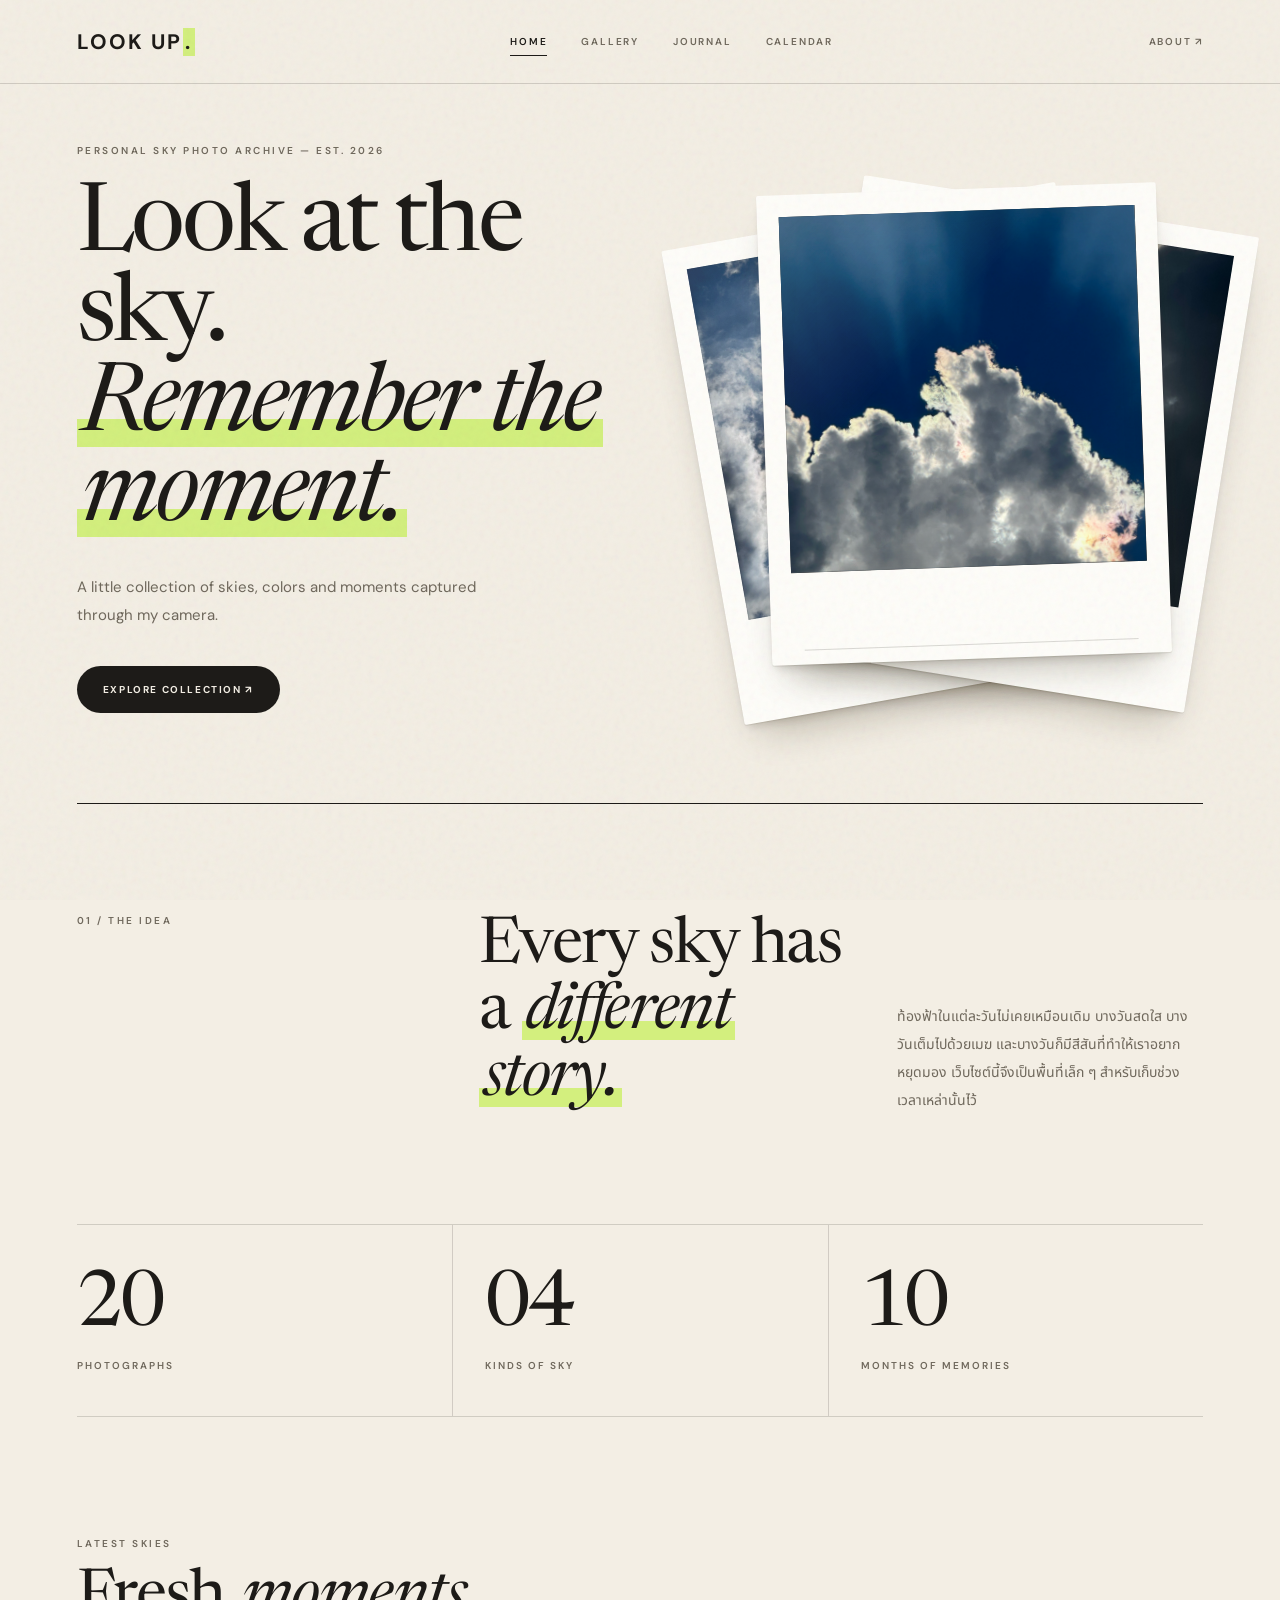
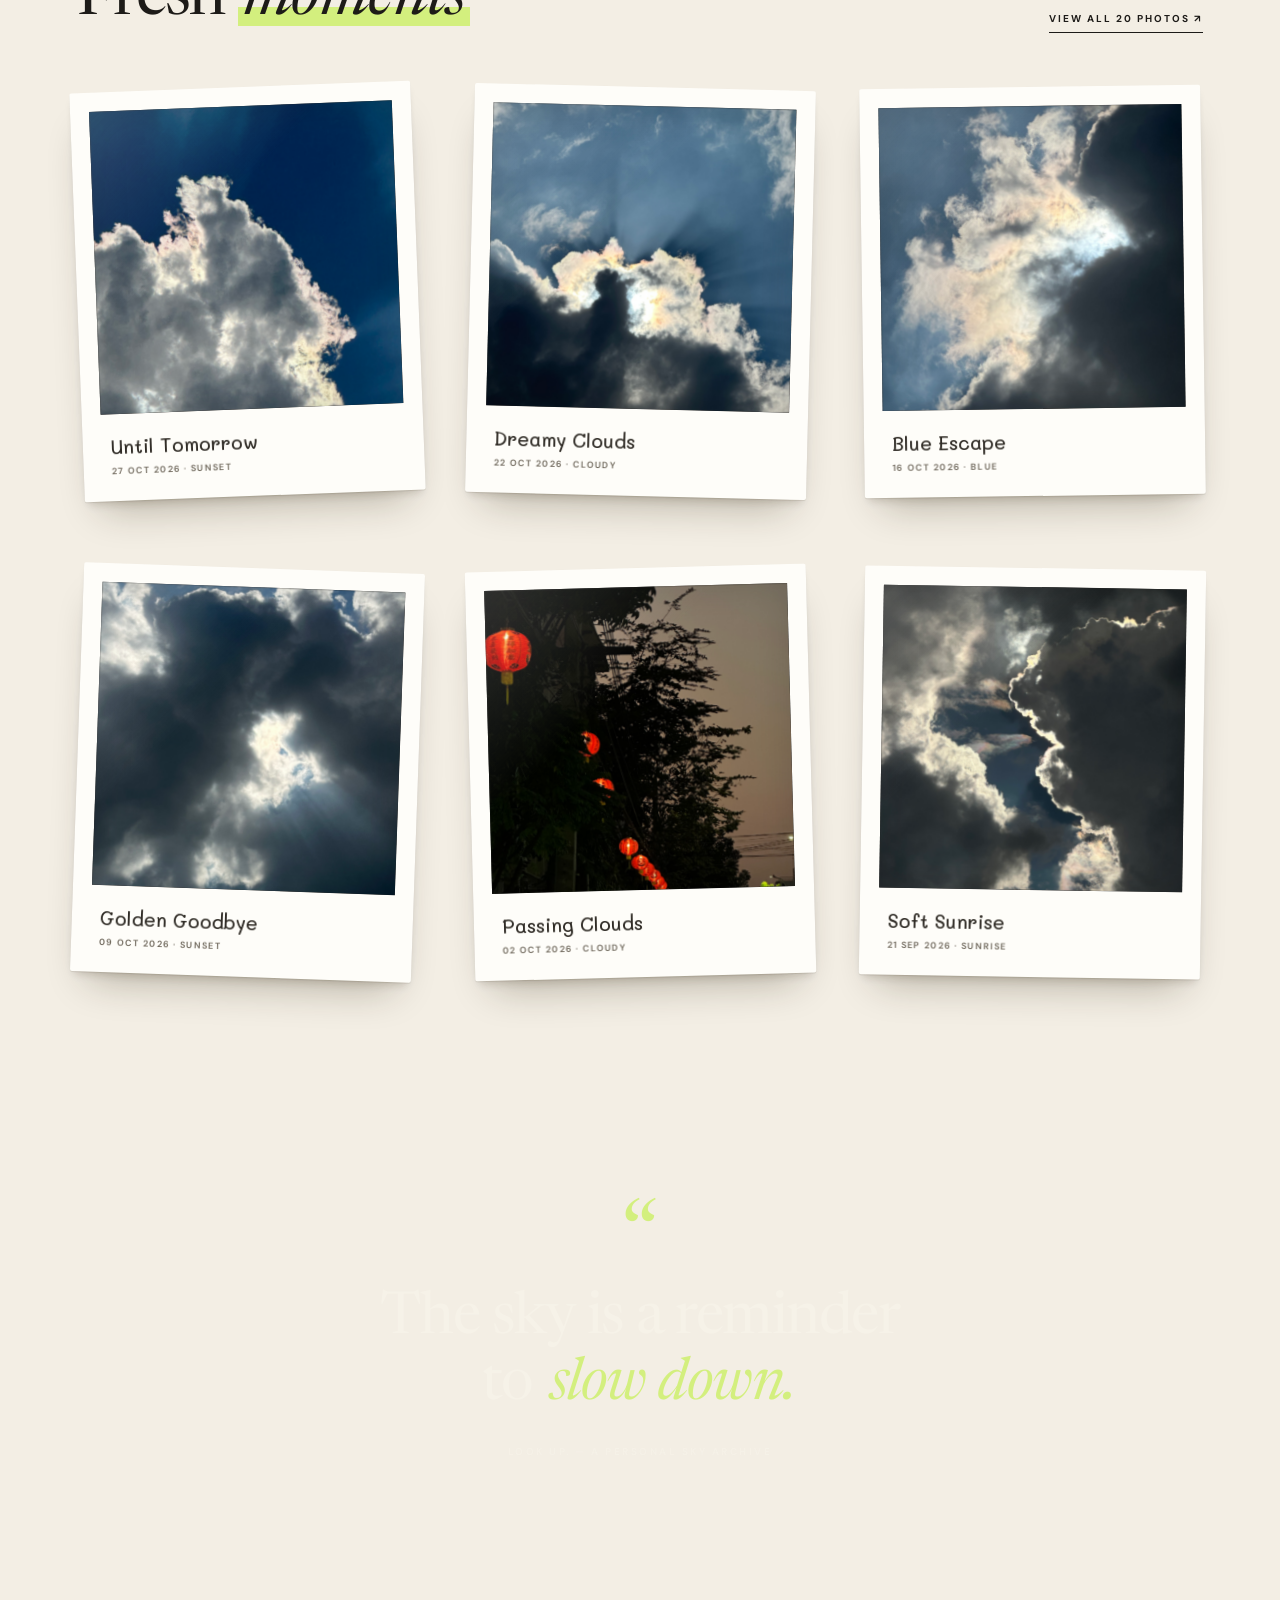
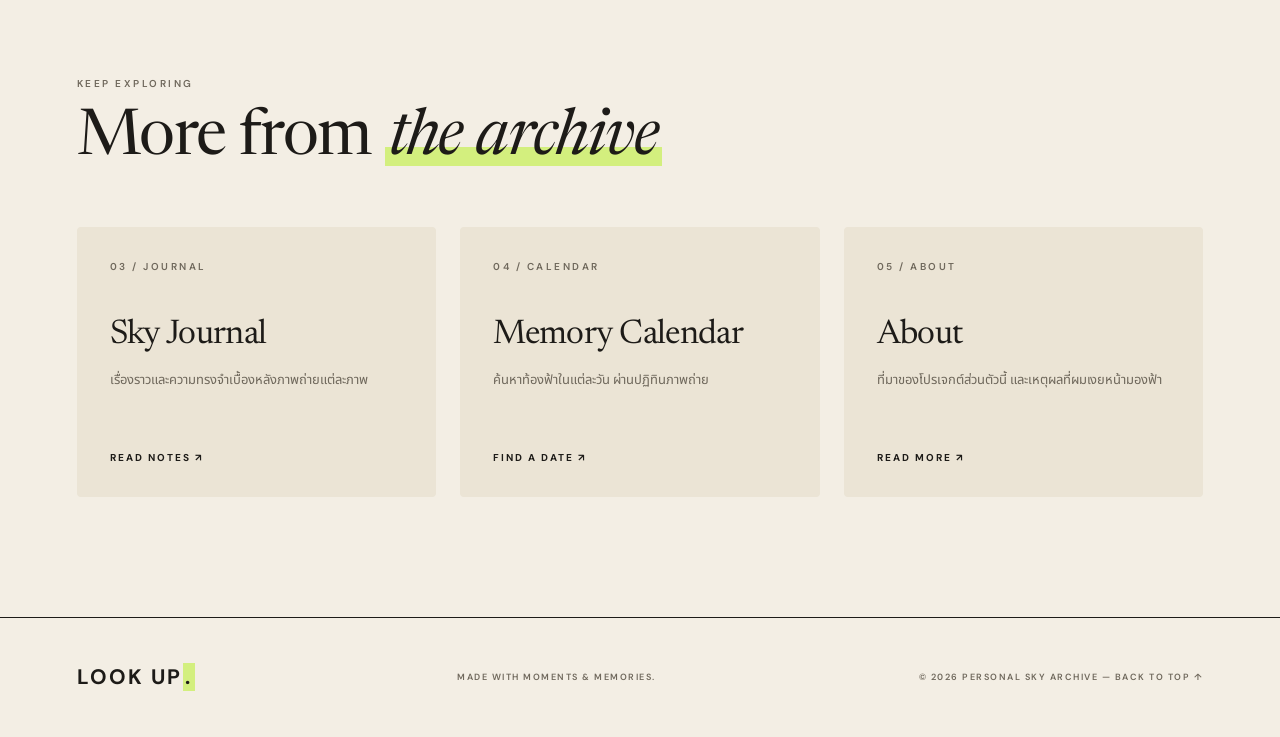
==== index.html @ 5cd71706 "add tayy" ====
<!DOCTYPE html>
<html lang="th">
<head>
  <meta charset="UTF-8">
  <meta name="viewport" content="width=device-width, initial-scale=1.0">
  <meta name="description" content="LOOK UP. A personal archive of sky photography.">
  <title>LOOK UP. — Sky Photo Archive</title>
  <link rel="preconnect" href="https://fonts.googleapis.com">
  <link rel="preconnect" href="https://fonts.gstatic.com" crossorigin>
  <link href="https://fonts.googleapis.com/css2?family=DM+Sans:wght@400;500;600;700&family=Mali:wght@400;500;600&family=Newsreader:ital,opsz,wght@0,6..72,400;0,6..72,500;1,6..72,400;1,6..72,500&family=Noto+Sans+Thai:wght@400;500;600&display=swap" rel="stylesheet">
  <link rel="stylesheet" href="styles.css">
</head>

<body id="top">
  <input type="checkbox" id="nav-toggle" class="state nav-check" aria-label="เปิด/ปิดเมนู">
  <header class="navbar solid">
    <a class="logo" href="index.html">LOOK UP<span>.</span></a>

    <nav class="nav-links" aria-label="เมนูหลัก">
      <a href="index.html" class="active">HOME</a>
      <a href="gallery.html">GALLERY</a>
      <a href="journal.html">JOURNAL</a>
      <a href="calendar.html">CALENDAR</a>
      <a class="mobile-only" href="about.html">ABOUT</a>
    </nav>

    <a href="about.html" class="nav-about">ABOUT ↗</a>
    <label class="menu-toggle" for="nav-toggle" aria-label="เมนู"></label>
  </header>

  <main>
    <!-- HERO — CSS-only polaroid slideshow -->
    <section class="hero" id="home">
      <div class="hero-content">
        <p class="eyebrow">Personal sky photo archive — est. 2026</p>
        <h1>Look at the sky.<br><em>Remember the moment.</em></h1>
        <p class="hero-description">
          A little collection of skies, colors and moments
          captured through my camera.
        </p>

        <a href="gallery.html" class="primary-btn">EXPLORE COLLECTION ↗</a>
      </div>

      <div class="hero-stage" aria-label="สไลด์โชว์ภาพท้องฟ้า (วางเมาส์เพื่อหยุด)">
        <div class="polaroid back" style="--x:-16%;--y:5%;--r:-10deg" aria-hidden="true">
          <span class="polaroid-photo" style="background-image:url('images/sky-13.jpg')"></span>
          <span class="polaroid-caption"></span>
        </div>
        <div class="polaroid back" style="--x:15%;--y:3%;--r:9deg" aria-hidden="true">
          <span class="polaroid-photo" style="background-image:url('images/sky-22.jpg')"></span>
          <span class="polaroid-caption"></span>
        </div>

        <div class="hero-float">
          <div class="polaroid hero-main">
            <span class="polaroid-photo">
            <img class="hero-slide" src="images/hero-sky.jpg" alt="" style="--d:-1s">
            <img class="hero-slide" src="images/sky-02.jpg" alt="" style="--d:4s">
            <img class="hero-slide" src="images/sky-09.jpg" alt="" style="--d:9s">
            <img class="hero-slide" src="images/sky-13.jpg" alt="" style="--d:14s">
            <img class="hero-slide" src="images/sky-21.jpg" alt="" style="--d:19s">
            <img class="hero-slide" src="images/sky-24.jpg" alt="" style="--d:24s">
            </span>
            <span class="polaroid-caption slide-captions">
            <span style="--d:0s"><strong>A New Beginning</strong><small>01 / 06 · 17 AUG 2026</small></span>
            <span style="--d:5s"><strong>Golden Hour</strong><small>02 / 06 · 08 FEB 2026</small></span>
            <span style="--d:10s"><strong>Blue Afternoon</strong><small>03 / 06 · 20 APR 2026</small></span>
            <span style="--d:15s"><strong>Pastel Evening</strong><small>04 / 06 · 26 JUL 2026</small></span>
            <span style="--d:20s"><strong>Golden Goodbye</strong><small>05 / 06 · 09 OCT 2026</small></span>
            <span style="--d:25s"><strong>Before the Rain</strong><small>06 / 06 · 06 MAY 2026</small></span>
              <span class="slide-progress"><i></i></span>
            </span>
          </div>
        </div>
      </div>
    </section>

    <!-- INTRO -->
    <section class="intro section-wrap reveal">
      <div class="section-label">01 / The idea</div>
      <div class="intro-content">
        <h2>Every sky has<br>a <em>different story.</em></h2>
        <p>
          ท้องฟ้าในแต่ละวันไม่เคยเหมือนเดิม
          บางวันสดใส บางวันเต็มไปด้วยเมฆ
          และบางวันก็มีสีสันที่ทำให้เราอยากหยุดมอง
          เว็บไซต์นี้จึงเป็นพื้นที่เล็ก ๆ สำหรับเก็บช่วงเวลาเหล่านั้นไว้
        </p>
      </div>
    </section>

    <!-- STATS -->
    <section class="stats section-wrap reveal">
      <div class="stat"><strong>20</strong><span>PHOTOGRAPHS</span></div>
      <div class="stat"><strong>04</strong><span>KINDS OF SKY</span></div>
      <div class="stat"><strong>10</strong><span>MONTHS OF MEMORIES</span></div>
    </section>

    <!-- LATEST -->
    <section class="latest-section section-wrap">
      <div class="section-heading reveal">
        <div>
          <div class="section-label">Latest skies</div>
          <h2>Fresh <em>moments</em></h2>
        </div>
        <a class="text-link" href="gallery.html">VIEW ALL 20 PHOTOS ↗</a>
      </div>

      <div class="gallery-grid">
        <a class="photo-card polaroid" href="gallery.html#photo-20">
          <span class="polaroid-photo"><img src="images/sky-25.jpg" alt="Until Tomorrow" loading="lazy"></span>
          <span class="polaroid-caption"><strong>Until Tomorrow</strong><small>27 OCT 2026 · SUNSET</small></span>
        </a>
        <a class="photo-card polaroid" href="gallery.html#photo-19">
          <span class="polaroid-photo"><img src="images/sky-23.jpg" alt="Dreamy Clouds" loading="lazy"></span>
          <span class="polaroid-caption"><strong>Dreamy Clouds</strong><small>22 OCT 2026 · CLOUDY</small></span>
        </a>
        <a class="photo-card polaroid" href="gallery.html#photo-18">
          <span class="polaroid-photo"><img src="images/sky-22.jpg" alt="Blue Escape" loading="lazy"></span>
          <span class="polaroid-caption"><strong>Blue Escape</strong><small>16 OCT 2026 · BLUE</small></span>
        </a>
        <a class="photo-card polaroid" href="gallery.html#photo-17">
          <span class="polaroid-photo"><img src="images/sky-21.jpg" alt="Golden Goodbye" loading="lazy"></span>
          <span class="polaroid-caption"><strong>Golden Goodbye</strong><small>09 OCT 2026 · SUNSET</small></span>
        </a>
        <a class="photo-card polaroid" href="gallery.html#photo-16">
          <span class="polaroid-photo"><img src="images/sky-20.jpg" alt="Passing Clouds" loading="lazy"></span>
          <span class="polaroid-caption"><strong>Passing Clouds</strong><small>02 OCT 2026 · CLOUDY</small></span>
        </a>
        <a class="photo-card polaroid" href="gallery.html#photo-15">
          <span class="polaroid-photo"><img src="images/sky-19.jpg" alt="Soft Sunrise" loading="lazy"></span>
          <span class="polaroid-caption"><strong>Soft Sunrise</strong><small>21 SEP 2026 · SUNRISE</small></span>
        </a>
      </div>
    </section>

    <!-- QUOTE -->
    <section class="quote-section">
      <div class="quote-bg"></div>
      <div class="quote-content">
        <span class="quote-mark">“</span>
        <h2>The sky is a reminder<br>to <em>slow down.</em></h2>
        <p>LOOK UP. — A PERSONAL SKY ARCHIVE</p>
      </div>
    </section>

    <!-- EXPLORE -->
    <section class="explore-section section-wrap" style="padding-top:120px">
      <div class="section-heading reveal">
        <div>
          <div class="section-label">Keep exploring</div>
          <h2>More from <em>the archive</em></h2>
        </div>
      </div>

      <div class="explore-grid reveal">
        <a class="explore-card" href="journal.html">
          <span class="section-label">03 / Journal</span>
          <h3>Sky Journal</h3>
          <p>เรื่องราวและความทรงจำเบื้องหลังภาพถ่ายแต่ละภาพ</p>
          <span class="arrow">READ NOTES ↗</span>
        </a>
        <a class="explore-card" href="calendar.html">
          <span class="section-label">04 / Calendar</span>
          <h3>Memory Calendar</h3>
          <p>ค้นหาท้องฟ้าในแต่ละวัน ผ่านปฏิทินภาพถ่าย</p>
          <span class="arrow">FIND A DATE ↗</span>
        </a>
        <a class="explore-card" href="about.html">
          <span class="section-label">05 / About</span>
          <h3>About</h3>
          <p>ที่มาของโปรเจกต์ส่วนตัวนี้ และเหตุผลที่ผมเงยหน้ามองฟ้า</p>
          <span class="arrow">READ MORE ↗</span>
        </a>
      </div>
    </section>
  </main>

  <footer class="footer">
    <a class="logo" href="index.html">LOOK UP<span>.</span></a>
    <p>MADE WITH MOMENTS &amp; MEMORIES.</p>
    <a class="to-top" href="#top">© 2026 PERSONAL SKY ARCHIVE — BACK TO TOP ↑</a>
  </footer>
</body>
</html>
---- styles.css ----
/* =====================================================
   LOOK UP. — Sky Photo Archive
   Paper + polaroid design · pure HTML + CSS (no JavaScript)
   ===================================================== */

:root {
  --paper: #f3eee4;
  --paper-2: #ebe4d5;
  --card: #fefdf9;
  --ink: #1d1b18;
  --muted: #6f685c;
  --line: rgba(29, 27, 24, .16);
  --lime: #d3ef7e;

  --tint-sunrise: #f4c58f;
  --tint-sunset: #ee9a78;
  --tint-cloudy: #b8c4cc;
  --tint-blue: #8fb8e0;

  --serif: "Newsreader", "Noto Serif Thai", Georgia, serif;
  --sans: "DM Sans", "Noto Sans Thai", system-ui, sans-serif;
  --hand: "Mali", "Noto Sans Thai", cursive;

  --ease: cubic-bezier(.2, .65, .3, 1);
}

* { margin: 0; padding: 0; box-sizing: border-box; }

html {
  scroll-behavior: smooth;
  scroll-padding-top: 30px;
}

body {
  background: var(--paper);
  color: var(--ink);
  font-family: var(--sans);
  overflow-x: hidden;
  -webkit-font-smoothing: antialiased;
}

body:has(.lightbox:target) { overflow: hidden; }

a { color: inherit; text-decoration: none; }

a:focus-visible,
.state:focus-visible ~ .navbar .menu-toggle {
  outline: 2px solid var(--ink);
  outline-offset: 4px;
}

img { display: block; width: 100%; object-fit: cover; }

em {
  font-family: var(--serif);
  font-style: italic;
  font-weight: 400;
  background: linear-gradient(transparent 62%, var(--lime) 62%, var(--lime) 92%, transparent 92%);
  padding: 0 .06em;
  -webkit-box-decoration-break: clone;
  box-decoration-break: clone;
}

.section-wrap { width: min(1180px, 88%); margin: auto; }

.state {
  position: absolute;
  width: 1px;
  height: 1px;
  opacity: 0;
  overflow: hidden;
  pointer-events: none;
}

.eyebrow,
.section-label {
  font-size: 10px;
  font-weight: 600;
  letter-spacing: 2.5px;
  color: var(--muted);
  text-transform: uppercase;
}

main { overflow-x: clip; }

/* paper grain */
body::after {
  content: "";
  position: fixed;
  inset: 0;
  z-index: 999;
  pointer-events: none;
  opacity: .09;
  mix-blend-mode: multiply;
  background-image: url("data:image/svg+xml,%3Csvg viewBox='0 0 180 180' xmlns='http://www.w3.org/2000/svg'%3E%3Cfilter id='n'%3E%3CfeTurbulence type='fractalNoise' baseFrequency='.85' numOctaves='3' stitchTiles='stitch'/%3E%3C/filter%3E%3Crect width='100%25' height='100%25' filter='url(%23n)' opacity='.65'/%3E%3C/svg%3E");
}

/* =====================================================
   NAVBAR
   ===================================================== */

.navbar {
  height: 84px;
  padding: 0 max(6%, calc((100% - 1180px) / 2));
  display: flex;
  justify-content: space-between;
  align-items: center;
  position: relative;
  z-index: 20;
  border-bottom: 1px solid var(--line);
}

.logo {
  font-size: 21px;
  font-weight: 700;
  letter-spacing: 2px;
}

.logo span { background: var(--lime); padding: 0 .12em; margin-left: .04em; }

.nav-links { display: flex; gap: 34px; }

.nav-links a,
.nav-about {
  position: relative;
  font-size: 10px;
  font-weight: 600;
  letter-spacing: 1.8px;
  color: var(--muted);
  transition: color .3s;
}

.nav-links a::after {
  content: "";
  position: absolute;
  left: 0; right: 0; bottom: -8px;
  height: 1px;
  background: var(--ink);
  transform: scaleX(0);
  transform-origin: left;
  transition: transform .4s var(--ease);
}

.nav-links a:hover,
.nav-about:hover,
.nav-links a.active,
.nav-about.active { color: var(--ink); }

.nav-links a:hover::after,
.nav-links a.active::after { transform: scaleX(1); }

.nav-links .mobile-only { display: none; }

.menu-toggle {
  display: none;
  font-size: 24px;
  cursor: pointer;
}

.menu-toggle::before { content: "☰"; }

/* =====================================================
   BUTTONS & LINKS
   ===================================================== */

.primary-btn {
  display: inline-block;
  background: var(--ink);
  color: var(--paper);
  padding: 17px 26px;
  border-radius: 999px;
  font-size: 10px;
  font-weight: 700;
  letter-spacing: 1.6px;
  transition: background .3s, color .3s, transform .4s var(--ease);
}

.primary-btn:hover {
  background: var(--lime);
  color: var(--ink);
  transform: translateY(-3px);
}

.pill {
  display: inline-block;
  padding: 13px 20px;
  border: 1px solid var(--ink);
  border-radius: 999px;
  font-size: 10px;
  font-weight: 600;
  letter-spacing: 1.5px;
  transition: background .3s, color .3s;
}

.pill:hover { background: var(--ink); color: var(--paper); }

.text-link {
  font-size: 10px;
  font-weight: 700;
  letter-spacing: 2px;
  border-bottom: 1px solid var(--ink);
  padding-bottom: 7px;
  white-space: nowrap;
  transition: background .3s;
}

.text-link:hover { background: var(--lime); }

/* =====================================================
   POLAROID  (the "object")
   ===================================================== */

.polaroid {
  position: relative;
  display: block;
  background: var(--card);
  padding: 5.5% 5.5% 0;
  border-radius: 2px;
  box-shadow:
    0 1px 1px rgba(40, 30, 10, .10),
    0 6px 10px -4px rgba(40, 30, 10, .18),
    0 24px 40px -18px rgba(40, 30, 10, .32);
  transform: rotate(var(--r, 0deg));
  transition: transform .8s var(--ease), box-shadow .8s var(--ease);
}

.polaroid-photo {
  position: relative;
  display: block;
  aspect-ratio: 1 / 1;
  overflow: hidden;
  background: #2b2a28;
  background-size: cover;
  background-position: center;
  box-shadow: inset 0 0 0 1px rgba(0, 0, 0, .08);
}

/* soft gloss on the print */
.polaroid-photo::after {
  content: "";
  position: absolute;
  inset: 0;
  pointer-events: none;
  background: linear-gradient(135deg, rgba(255,255,255,.20), transparent 38%);
  box-shadow: inset 0 0 38px rgba(0, 0, 0, .14);
}

.polaroid-photo img {
  height: 100%;
  animation: develop 2.4s ease-out both;
}

.polaroid-caption {
  position: relative;
  display: block;
  padding: 7% 3% 8%;
  min-height: 22%;
}

.polaroid-caption strong {
  display: block;
  font-family: var(--hand);
  font-weight: 500;
  font-size: clamp(15px, 1.5vw, 19px);
  line-height: 1.3;
  color: #2e2a24;
}

.polaroid-caption small {
  display: block;
  margin-top: 5px;
  font-size: 9px;
  font-weight: 600;
  letter-spacing: 1.3px;
  color: var(--muted);
}

.photo-card { cursor: pointer; }

.photo-card:hover,
.photo-card:focus-visible {
  transform: rotate(0deg) translateY(-10px);
  box-shadow:
    0 1px 1px rgba(40, 30, 10, .10),
    0 12px 18px -6px rgba(40, 30, 10, .20),
    0 40px 60px -20px rgba(40, 30, 10, .38);
}

/* "developing" effect */
@keyframes develop {
  from { filter: brightness(1.55) saturate(.15) sepia(.5) blur(3px); opacity: .55; }
  to   { filter: none; opacity: 1; }
}

/* tilt variety across a grid */
.gallery-grid > :nth-child(6n+1) { --r: -2.2deg; }
.gallery-grid > :nth-child(6n+2) { --r: 1.4deg; }
.gallery-grid > :nth-child(6n+3) { --r: -.8deg; }
.gallery-grid > :nth-child(6n+4) { --r: 2deg; }
.gallery-grid > :nth-child(6n+5) { --r: -1.5deg; }
.gallery-grid > :nth-child(6n)   { --r: .9deg; }

/* =====================================================
   PAGE HEADINGS
   ===================================================== */

.page-hero { padding: 90px 0 56px; }

.section-heading {
  display: flex;
  justify-content: space-between;
  align-items: end;
  gap: 24px;
  margin-bottom: 54px;
}

.page-hero .section-heading { margin-bottom: 0; }

.section-heading h1,
.section-heading h2,
.intro h2,
.about-content h2 {
  font-family: var(--serif);
  font-weight: 400;
  font-size: clamp(38px, 5vw, 68px);
  line-height: 1.04;
  letter-spacing: -.025em;
  margin-top: 16px;
}

.page-hero .section-heading h1 {
  font-size: clamp(52px, 8vw, 112px);
  line-height: .95;
  letter-spacing: -.035em;
}

.section-note {
  max-width: 240px;
  padding-bottom: 12px;
  font-size: 12px;
  line-height: 1.8;
  color: var(--muted);
  text-align: right;
}

/* =====================================================
   HOME — hero
   ===================================================== */

.hero {
  width: min(1180px, 88%);
  margin: auto;
  min-height: 680px;
  display: grid;
  grid-template-columns: 1.1fr .9fr;
  gap: 5vw;
  align-items: center;
  padding: 60px 0 90px;
}

.hero-content { animation: fadeUp .9s ease both; }

.hero h1 {
  font-family: var(--serif);
  font-weight: 400;
  font-size: clamp(52px, 7.4vw, 110px);
  line-height: .95;
  letter-spacing: -.035em;
  margin: 26px 0 30px;
}

.hero-description {
  max-width: 400px;
  font-size: 15px;
  line-height: 1.9;
  color: var(--muted);
  margin-bottom: 36px;
}

.hero-stage {
  position: relative;
  width: min(400px, 100%);
  justify-self: center;
  padding-bottom: 8px;
}

.hero-stage .back {
  position: absolute;
  top: 0; left: 0;
  width: 100%;
  transform: translate(var(--x, 0), var(--y, 0)) rotate(var(--r, 0deg));
}

.hero-stage .back .polaroid-photo { aspect-ratio: 1 / 1; }
.hero-stage .back .polaroid-caption { min-height: 0; padding-bottom: 22%; }

.hero-float { position: relative; animation: gentleFloat 9s ease-in-out infinite; }

.hero-main { --r: -2deg; }

.hero-slide {
  position: absolute;
  inset: 0;
  height: 100%;
  opacity: 0;
  animation:
    slideFade 30s linear infinite,
    develop 2.4s ease-out both;
  animation-delay: var(--d, 0s), 0s;
  will-change: opacity;
}

@keyframes slideFade {
  0%     { opacity: 0; }
  3.33%  { opacity: 1; }
  20%    { opacity: 1; }
  23.33% { opacity: 0; }
  100%   { opacity: 0; }
}

.slide-captions { height: 92px; min-height: 0; }

.slide-captions > span:not(.slide-progress) {
  position: absolute;
  top: 7%; left: 3%; right: 3%;
  opacity: 0;
  animation: countShow 30s linear infinite;
  animation-delay: var(--d, 0s);
}

@keyframes countShow {
  0%, 16.6%   { opacity: 1; }
  16.7%, 100% { opacity: 0; }
}

.slide-progress {
  position: absolute;
  left: 3%; right: 3%; bottom: 14px;
  height: 1px;
  background: var(--line);
  overflow: hidden;
}

.slide-progress i {
  display: block;
  height: 100%;
  background: var(--ink);
  transform-origin: left;
  transform: scaleX(0);
  animation: progress 5s linear infinite;
}

@keyframes progress {
  from { transform: scaleX(0); }
  to   { transform: scaleX(1); }
}

.hero-stage:hover .hero-slide,
.hero-stage:hover .slide-captions > span:not(.slide-progress),
.hero-stage:hover .slide-progress i,
.hero-stage:hover .hero-float {
  animation-play-state: paused;
}

.hero-side-text {
  position: absolute;
  right: 0; top: 50%;
  writing-mode: vertical-rl;
  font-size: 9px;
  letter-spacing: 3px;
  color: var(--muted);
}

/* =====================================================
   HOME — intro, stats, latest, explore
   ===================================================== */

.intro {
  display: grid;
  grid-template-columns: 1fr 2fr;
  gap: 40px;
  padding: 110px 0;
  border-top: 1px solid var(--ink);
}

.intro-content {
  display: grid;
  grid-template-columns: 1.2fr 1fr;
  gap: 50px;
  align-items: end;
}

.intro h2 { margin-top: 0; }

.intro p,
.about-content p {
  font-size: 14px;
  line-height: 2;
  color: var(--muted);
}

.stats {
  display: grid;
  grid-template-columns: repeat(3, 1fr);
  border-top: 1px solid var(--line);
  border-bottom: 1px solid var(--line);
}

.stat {
  padding: 44px 0 44px 32px;
  border-left: 1px solid var(--line);
}

.stat:first-child { border-left: 0; padding-left: 0; }

.stat strong {
  display: block;
  font-family: var(--serif);
  font-weight: 400;
  font-size: clamp(44px, 6vw, 84px);
  line-height: 1;
  letter-spacing: -.03em;
}

.stat span {
  display: block;
  margin-top: 14px;
  font-size: 10px;
  font-weight: 600;
  letter-spacing: 2px;
  color: var(--muted);
}

.latest-section,
.gallery-section,
.journal-section,
.calendar-section { padding: 120px 0; }

.page-hero + .gallery-section,
.page-hero + .journal-section,
.page-hero + .calendar-section { padding-top: 30px; }

.explore-section { padding: 0 0 120px; }

.explore-grid {
  display: grid;
  grid-template-columns: repeat(3, 1fr);
  gap: 24px;
}

.explore-card {
  display: flex;
  flex-direction: column;
  min-height: 270px;
  padding: 32px;
  background: var(--paper-2);
  border: 1px solid transparent;
  border-radius: 4px;
  transition: background .5s, border-color .5s, transform .6s var(--ease);
}

.explore-card:hover {
  background: var(--lime);
  border-color: var(--ink);
  transform: translateY(-6px);
}

.explore-card .section-label { margin-bottom: 44px; }

.explore-card h3 {
  font-family: var(--serif);
  font-weight: 400;
  font-size: 34px;
  line-height: 1.1;
  letter-spacing: -.02em;
  margin-bottom: 14px;
}

.explore-card p { font-size: 13px; line-height: 1.9; color: var(--muted); }
.explore-card:hover p { color: var(--ink); }

.explore-card .arrow {
  margin-top: auto;
  padding-top: 24px;
  font-size: 10px;
  font-weight: 700;
  letter-spacing: 2px;
}

/* =====================================================
   GALLERY
   ===================================================== */

.filter-bar {
  display: flex;
  flex-wrap: wrap;
  gap: 10px;
  margin-bottom: 64px;
  padding-bottom: 28px;
  border-bottom: 1px solid var(--line);
}

.filter-bar label {
  padding: 11px 18px;
  border: 1px solid var(--line);
  border-radius: 999px;
  font-size: 10px;
  font-weight: 600;
  letter-spacing: 1.4px;
  color: var(--muted);
  cursor: pointer;
  transition: .3s;
}

.filter-bar label:hover { border-color: var(--ink); color: var(--ink); }

#f-all:checked ~ .filter-bar label[for="f-all"],
#f-sunrise:checked ~ .filter-bar label[for="f-sunrise"],
#f-sunset:checked ~ .filter-bar label[for="f-sunset"],
#f-cloudy:checked ~ .filter-bar label[for="f-cloudy"],
#f-blue:checked ~ .filter-bar label[for="f-blue"] {
  background: var(--ink);
  border-color: var(--ink);
  color: var(--paper);
}

#f-all:focus-visible ~ .filter-bar label[for="f-all"],
#f-sunrise:focus-visible ~ .filter-bar label[for="f-sunrise"],
#f-sunset:focus-visible ~ .filter-bar label[for="f-sunset"],
#f-cloudy:focus-visible ~ .filter-bar label[for="f-cloudy"],
#f-blue:focus-visible ~ .filter-bar label[for="f-blue"] {
  outline: 2px solid var(--ink);
  outline-offset: 3px;
}

#f-sunrise:checked ~ .gallery-grid .photo-card:not([data-cat="sunrise"]),
#f-sunset:checked ~ .gallery-grid .photo-card:not([data-cat="sunset"]),
#f-cloudy:checked ~ .gallery-grid .photo-card:not([data-cat="cloudy"]),
#f-blue:checked ~ .gallery-grid .photo-card:not([data-cat="blue"]) {
  display: none;
}

.gallery-grid {
  display: grid;
  grid-template-columns: repeat(3, 1fr);
  gap: 72px 52px;
}

.gallery-count {
  margin-top: 70px;
  padding-top: 22px;
  border-top: 1px solid var(--line);
  font-size: 10px;
  font-weight: 600;
  letter-spacing: 1.5px;
  color: var(--muted);
  text-align: right;
}

.gallery-count span { display: none; }

#f-all:checked ~ .gallery-count .c-all,
#f-sunrise:checked ~ .gallery-count .c-sunrise,
#f-sunset:checked ~ .gallery-count .c-sunset,
#f-cloudy:checked ~ .gallery-count .c-cloudy,
#f-blue:checked ~ .gallery-count .c-blue { display: inline; }

/* =====================================================
   OBJECT PAGE (lightbox via :target) — tinted like a Stripe Press book page
   ===================================================== */

.lightbox {
  --tint: #d9d2c2;
  position: fixed;
  inset: 0;
  z-index: 100;
  display: none;
  overflow-y: auto;
  background: var(--paper);
  background: color-mix(in srgb, var(--tint) 58%, var(--paper));
}

.lightbox[data-cat="sunrise"] { --tint: var(--tint-sunrise); }
.lightbox[data-cat="sunset"]  { --tint: var(--tint-sunset); }
.lightbox[data-cat="cloudy"]  { --tint: var(--tint-cloudy); }
.lightbox[data-cat="blue"]    { --tint: var(--tint-blue); }

.lightbox:target {
  display: block;
  animation: fadeIn .35s ease;
}

.lightbox-backdrop {
  position: fixed;
  inset: 0;
  cursor: zoom-out;
}

.object-page {
  position: relative;
  width: min(1180px, 88%);
  min-height: 100%;
  margin: auto;
  padding: 110px 0 80px;
  display: grid;
  grid-template-columns: 1.05fr 1fr;
  gap: 7vw;
  align-items: center;
  pointer-events: none;
}

.object-page > * { pointer-events: auto; }

.lightbox:target .object-stage { animation: fadeUp .8s var(--ease) both; }
.lightbox:target .object-info  { animation: fadeUp .8s .12s var(--ease) both; }

.lightbox-close {
  position: fixed;
  top: 24px;
  right: max(5%, calc((100% - 1180px) / 2));
  z-index: 3;
  padding: 12px 18px;
  border: 1px solid var(--ink);
  border-radius: 999px;
  font-size: 10px;
  font-weight: 700;
  letter-spacing: 1.8px;
  background: rgba(255, 255, 255, .25);
  transition: background .3s, color .3s;
}

.lightbox-close:hover { background: var(--ink); color: var(--paper); }

.object-stage {
  display: grid;
  place-items: center;
  perspective: 1500px;
}

.object-stage .polaroid {
  width: min(480px, 100%);
  --r: -2.5deg;
  box-shadow:
    0 2px 2px rgba(40, 30, 10, .12),
    0 18px 28px -8px rgba(40, 30, 10, .25),
    0 50px 80px -24px rgba(40, 30, 10, .45);
}

.object-stage .polaroid:hover {
  transform: rotateY(-10deg) rotateX(5deg) rotate(0deg);
}

.object-stage .polaroid-caption { padding-bottom: 10%; }
.object-stage .polaroid-caption strong { font-size: clamp(18px, 2vw, 24px); }

.object-info .section-label { color: var(--ink); opacity: .7; }

.object-info h3 {
  font-family: var(--serif);
  font-weight: 400;
  font-size: clamp(44px, 5.4vw, 80px);
  line-height: .98;
  letter-spacing: -.03em;
  margin: 18px 0 24px;
}

.object-story {
  max-width: 420px;
  font-size: 15px;
  line-height: 2;
  margin-bottom: 36px;
}

.object-details {
  max-width: 420px;
  margin-bottom: 38px;
  border-top: 1px solid var(--ink);
}

.object-details div {
  display: flex;
  justify-content: space-between;
  gap: 20px;
  padding: 13px 0;
  border-bottom: 1px solid rgba(29, 27, 24, .25);
  font-size: 12px;
}

.object-details dt { font-size: 10px; font-weight: 600; letter-spacing: 1.8px; opacity: .7; }
.object-details dd { text-align: right; }

.object-nav { display: flex; gap: 12px; flex-wrap: wrap; }

/* =====================================================
   QUOTE BAND
   ===================================================== */

.quote-section {
  height: 460px;
  position: relative;
  display: grid;
  place-items: center;
  overflow: hidden;
  text-align: center;
  color: #f6f2e8;
}

.quote-bg {
  position: absolute;
  inset: 0;
  background:
    linear-gradient(rgba(20, 16, 10, .5), rgba(20, 16, 10, .66)),
    url("images/sky-09.jpg") center/cover;
  background-attachment: fixed;
}

.quote-content { position: relative; z-index: 1; padding: 0 6%; }

.quote-mark {
  display: inline-block;
  font-family: var(--serif);
  font-size: 90px;
  line-height: 1;
  color: var(--lime);
  animation: gentleFloat 8s ease-in-out infinite;
}

.quote-content h2 {
  font-family: var(--serif);
  font-weight: 400;
  font-size: clamp(34px, 4.6vw, 64px);
  line-height: 1.12;
  letter-spacing: -.025em;
}

.quote-content em { background: none; color: var(--lime); }

.quote-content p {
  margin-top: 26px;
  font-size: 10px;
  font-weight: 600;
  letter-spacing: 2.5px;
  color: rgba(246, 242, 232, .75);
}

/* =====================================================
   JOURNAL
   ===================================================== */

.journal-group + .journal-group { margin-top: 70px; }

.journal-month {
  display: flex;
  justify-content: space-between;
  align-items: baseline;
  padding-bottom: 18px;
  border-bottom: 1px solid var(--ink);
  font-family: var(--serif);
  font-size: 28px;
  letter-spacing: -.01em;
}

.journal-month span {
  font-family: var(--sans);
  font-size: 10px;
  font-weight: 600;
  letter-spacing: 1.8px;
  color: var(--muted);
}

.journal-item {
  display: grid;
  grid-template-columns: 130px 120px 1fr 30px;
  grid-template-areas: "date thumb text arrow";
  gap: 30px;
  align-items: center;
  padding: 28px 0;
  border-bottom: 1px solid var(--line);
  transition: background .4s, padding .4s var(--ease);
}

.journal-item::after {
  content: "↗";
  grid-area: arrow;
  font-size: 18px;
  opacity: 0;
  transform: translate(-6px, 6px);
  transition: .4s var(--ease);
}

.journal-item:hover {
  background: var(--paper-2);
  padding-left: 16px;
  padding-right: 16px;
}

.journal-item:hover::after { opacity: 1; transform: none; }

.journal-date {
  grid-area: date;
  font-size: 10px;
  font-weight: 600;
  letter-spacing: 1.4px;
  color: var(--muted);
}

.journal-item .polaroid {
  grid-area: thumb;
  width: 110px;
  padding-bottom: 5.5%;
  --r: -3deg;
  box-shadow: 0 1px 1px rgba(40,30,10,.1), 0 8px 14px -6px rgba(40,30,10,.3);
}

.journal-item:nth-child(even) .polaroid { --r: 2.5deg; }
.journal-item:hover .polaroid { transform: rotate(0deg) scale(1.06); }
.journal-item .polaroid-photo img { animation: none; }

.journal-text { grid-area: text; }

.journal-tag {
  display: inline-block;
  margin-bottom: 12px;
  padding: 4px 10px;
  border-radius: 999px;
  font-size: 9px;
  font-weight: 700;
  letter-spacing: 1.5px;
  background: var(--tint-cloudy);
}

.journal-tag.sunrise { background: var(--tint-sunrise); }
.journal-tag.sunset  { background: var(--tint-sunset); }
.journal-tag.cloudy  { background: var(--tint-cloudy); }
.journal-tag.blue    { background: var(--tint-blue); }

.journal-text h3 {
  font-family: var(--serif);
  font-weight: 400;
  font-size: 32px;
  letter-spacing: -.02em;
  line-height: 1.1;
  margin-bottom: 10px;
}

.journal-text p { font-size: 13px; line-height: 1.9; color: var(--muted); max-width: 520px; }

/* =====================================================
   CALENDAR (CSS-only: radios + labels)
   ===================================================== */

.calendar-layout {
  display: grid;
  grid-template-columns: 1.3fr 1fr;
  gap: 40px;
  align-items: stretch;
}

.calendar-box {
  background: var(--card);
  padding: 34px;
  border-radius: 4px;
  box-shadow: 0 1px 1px rgba(40,30,10,.08), 0 22px 40px -24px rgba(40,30,10,.3);
}

.calendar-result {
  padding: 34px;
  background: var(--paper-2);
  border-radius: 4px;
}

.month-chips {
  display: flex;
  flex-wrap: wrap;
  gap: 6px;
  margin-bottom: 30px;
  padding-bottom: 26px;
  border-bottom: 1px solid var(--line);
}

.month-chips label {
  position: relative;
  padding: 8px 12px;
  border: 1px solid var(--line);
  border-radius: 999px;
  font-size: 9px;
  font-weight: 600;
  letter-spacing: 1.3px;
  color: var(--muted);
  cursor: pointer;
  transition: .3s;
}

.month-chips label:hover { color: var(--ink); border-color: var(--ink); }

.month-chips label.has-photo::after {
  content: "";
  position: absolute;
  top: 3px; right: 3px;
  width: 5px; height: 5px;
  border-radius: 50%;
  background: #8fb23a;
}

.month { display: none; }

.calendar-top {
  display: flex;
  justify-content: space-between;
  align-items: center;
  margin-bottom: 30px;
}

.calendar-top h3 {
  font-family: var(--serif);
  font-weight: 400;
  font-size: 22px;
  letter-spacing: .5px;
  text-align: center;
}

.calendar-top small {
  display: block;
  margin-top: 6px;
  font-family: var(--sans);
  font-size: 9px;
  letter-spacing: 1.5px;
  color: var(--muted);
}

.cal-nav {
  display: grid;
  place-items: center;
  width: 40px; height: 40px;
  border: 1px solid var(--line);
  border-radius: 50%;
  cursor: pointer;
  transition: .3s;
}

label.cal-nav:hover { background: var(--ink); color: var(--paper); border-color: var(--ink); }
.cal-nav.disabled { opacity: .25; cursor: default; }

.calendar-weekdays,
.calendar-days {
  display: grid;
  grid-template-columns: repeat(7, 1fr);
  text-align: center;
  gap: 8px;
}

.calendar-weekdays {
  margin-bottom: 15px;
  font-size: 9px;
  font-weight: 600;
  letter-spacing: 1px;
  color: var(--muted);
}

.calendar-days > * {
  position: relative;
  display: grid;
  place-items: center;
  aspect-ratio: 1;
  border-radius: 50%;
  font-size: 13px;
  color: #aaa293;
  transition: background .25s, color .25s;
}

.calendar-days .has-photo {
  color: var(--ink);
  font-weight: 600;
  cursor: pointer;
  background: var(--paper-2);
}

.calendar-days .has-photo:hover { background: var(--lime); }

.calendar-days .has-photo::after {
  content: "";
  position: absolute;
  bottom: 6px; left: calc(50% - 2.5px);
  width: 5px; height: 5px;
  border-radius: 50%;
  background: #8fb23a;
}

.calendar-legend {
  margin-top: 26px;
  font-size: 11px;
  color: var(--muted);
}

.calendar-legend i {
  display: inline-block;
  width: 6px; height: 6px;
  margin-right: 8px;
  border-radius: 50%;
  background: #8fb23a;
  vertical-align: middle;
}

.result-panel { display: none; }

.result-label {
  font-size: 10px;
  font-weight: 700;
  letter-spacing: 2px;
  color: var(--muted);
}

.calendar-result h3 {
  font-family: var(--serif);
  font-weight: 400;
  font-size: 40px;
  letter-spacing: -.025em;
  line-height: 1.08;
  margin: 22px 0;
}

.calendar-result p {
  font-size: 13px;
  line-height: 1.9;
  color: var(--muted);
}

.result-stage {
  display: grid;
  place-items: center;
  margin: 28px 0 8px;
  padding: 36px 20px;
  border-radius: 4px;
  background: var(--paper);
  background: color-mix(in srgb, var(--tint, #d9d2c2) 60%, var(--paper));
}

.result-stage.sunrise { --tint: var(--tint-sunrise); }
.result-stage.sunset  { --tint: var(--tint-sunset); }
.result-stage.cloudy  { --tint: var(--tint-cloudy); }
.result-stage.blue    { --tint: var(--tint-blue); }

.result-stage .polaroid { width: min(230px, 100%); --r: -3deg; }
.result-stage .polaroid-caption { padding-bottom: 12%; }
.result-stage .polaroid-photo img { animation: none; }

.calendar-result .text-link { display: inline-block; margin-top: 22px; }

/* =====================================================
   ABOUT
   ===================================================== */

.about-section {
  display: grid;
  grid-template-columns: 1fr 1fr;
  gap: 8vw;
  align-items: center;
  padding: 30px 0 130px;
}

.about-stage {
  position: relative;
  width: min(430px, 100%);
  justify-self: center;
  padding: 0 0 70px;
}

.about-stage .a-back {
  position: absolute;
  width: 62%;
  right: -16%;
  bottom: 0;
  --r: 8deg;
  z-index: 2;
}

.about-stage .a-back .polaroid-caption { min-height: 0; padding-bottom: 14%; }
.about-stage .a-main { --r: -3deg; }
.about-stage .polaroid:hover { transform: rotate(0deg) translateY(-6px); }

.about-content .section-label { margin-bottom: 4px; }
.about-content h2 { margin: 18px 0 30px; }
.about-content p { margin-bottom: 20px; max-width: 460px; }

.about-details {
  max-width: 460px;
  margin: 36px 0;
  border-top: 1px solid var(--ink);
}

.about-details div {
  display: flex;
  justify-content: space-between;
  padding: 13px 0;
  border-bottom: 1px solid var(--line);
  font-size: 12px;
}

.about-details dt { font-size: 10px; font-weight: 600; letter-spacing: 1.8px; color: var(--muted); }

.about-links { display: flex; gap: 28px; flex-wrap: wrap; }

/* =====================================================
   FOOTER
   ===================================================== */

.footer {
  min-height: 120px;
  padding: 34px max(6%, calc((100% - 1180px) / 2));
  border-top: 1px solid var(--ink);
  display: flex;
  justify-content: space-between;
  align-items: center;
  gap: 20px;
}

.footer p,
.footer .to-top {
  font-size: 9px;
  font-weight: 600;
  letter-spacing: 1.5px;
  color: var(--muted);
}

.footer .to-top:hover { color: var(--ink); }

/* =====================================================
   ANIMATIONS
   ===================================================== */

@keyframes fadeIn { from { opacity: 0; } to { opacity: 1; } }

@keyframes fadeUp {
  from { opacity: 0; transform: translateY(22px); }
  to   { opacity: 1; transform: translateY(0); }
}

@keyframes gentleFloat {
  0%, 100% { transform: translateY(0); }
  50%      { transform: translateY(-8px); }
}

@keyframes revealUp {
  from { opacity: 0; transform: translateY(26px); }
  to   { opacity: 1; transform: none; }
}

/* scroll fade-in only where supported; otherwise content is just visible */
@supports (animation-timeline: view()) {
  .reveal {
    animation: revealUp linear both;
    animation-timeline: view();
    animation-range: entry 0% entry 40%;
  }
}

/* =====================================================
   RESPONSIVE
   ===================================================== */

@media (max-width: 960px) {
  .nav-links { gap: 20px; }

  .hero { grid-template-columns: 1fr; min-height: 0; gap: 70px; padding-bottom: 70px; }
  .hero-side-text { display: none; }

  .intro { grid-template-columns: 1fr; gap: 28px; }
  .gallery-grid { grid-template-columns: repeat(2, 1fr); gap: 56px 32px; }
  .explore-grid { grid-template-columns: 1fr; }
  .explore-card { min-height: 0; }
  .calendar-layout { grid-template-columns: 1fr; }

  .about-section { grid-template-columns: 1fr; gap: 60px; }

  .object-page { grid-template-columns: 1fr; gap: 50px; padding-top: 96px; }
  .object-stage .polaroid { width: min(400px, 90%); }

  .journal-item {
    grid-template-columns: 100px 1fr 24px;
    grid-template-areas:
      "thumb date arrow"
      "thumb text arrow";
    gap: 8px 20px;
  }
  .journal-item .polaroid { width: 88px; }
}

@media (max-width: 600px) {
  .navbar { height: 68px; }

  .nav-links {
    display: none;
    position: absolute;
    top: 68px; left: 0;
    width: 100%;
    padding: 26px 6%;
    flex-direction: column;
    gap: 22px;
    background: var(--paper);
    border-bottom: 1px solid var(--line);
  }

  .nav-check:checked ~ .navbar .nav-links { display: flex; }
  .nav-links .mobile-only { display: block; }
  .menu-toggle { display: block; }
  .nav-check:checked ~ .navbar .menu-toggle::before { content: "×"; }
  .nav-about { display: none; }

  .page-hero { padding: 56px 0 36px; }
  .page-hero + .gallery-section,
  .page-hero + .journal-section,
  .page-hero + .calendar-section { padding-top: 10px; }

  .section-heading { display: block; }
  .section-note { max-width: none; margin-top: 18px; text-align: left; }

  .hero { padding-top: 36px; }
  .hero-stage { width: min(310px, 82%); }

  .intro,
  .latest-section,
  .gallery-section,
  .journal-section,
  .calendar-section { padding: 70px 0; }
  .explore-section { padding-bottom: 70px; }

  .intro-content { grid-template-columns: 1fr; gap: 20px; }
  .stat { padding: 30px 0 30px 14px; }
  .stat span { font-size: 8px; letter-spacing: 1.2px; }

  .gallery-grid { grid-template-columns: 1fr; gap: 50px; }
  .gallery-grid .photo-card { width: min(360px, 92%); justify-self: center; }

  .quote-section { height: 380px; }
  .quote-bg { background-attachment: scroll; }

  .journal-month { font-size: 22px; }
  .journal-text h3 { font-size: 24px; }

  .calendar-box,
  .calendar-result { padding: 20px; }
  .calendar-weekdays,
  .calendar-days { gap: 3px; }
  .calendar-days > * { font-size: 12px; }

  .about-section { padding-bottom: 80px; }
  .about-stage { width: min(330px, 80%); }

  .footer { flex-direction: column; text-align: center; }

  .lightbox-close { top: 14px; right: 5%; }
  .object-page { padding: 84px 0 60px; }
}

/* =====================================================
   REDUCED MOTION
   ===================================================== */

@media (prefers-reduced-motion: reduce) {
  html { scroll-behavior: auto; }

  *, *::before, *::after { transition-duration: .01ms !important; }

  body::after { display: none; }

  .hero-slide,
  .slide-captions > span:not(.slide-progress),
  .slide-progress i,
  .hero-float,
  .quote-mark,
  .hero-content,
  .polaroid-photo img,
  .lightbox:target,
  .lightbox:target .object-stage,
  .lightbox:target .object-info,
  .reveal { animation: none !important; }

  .hero-slide:first-child,
  .slide-captions > span:first-child { opacity: 1; }

  .slide-progress i { transform: scaleX(1); }
}
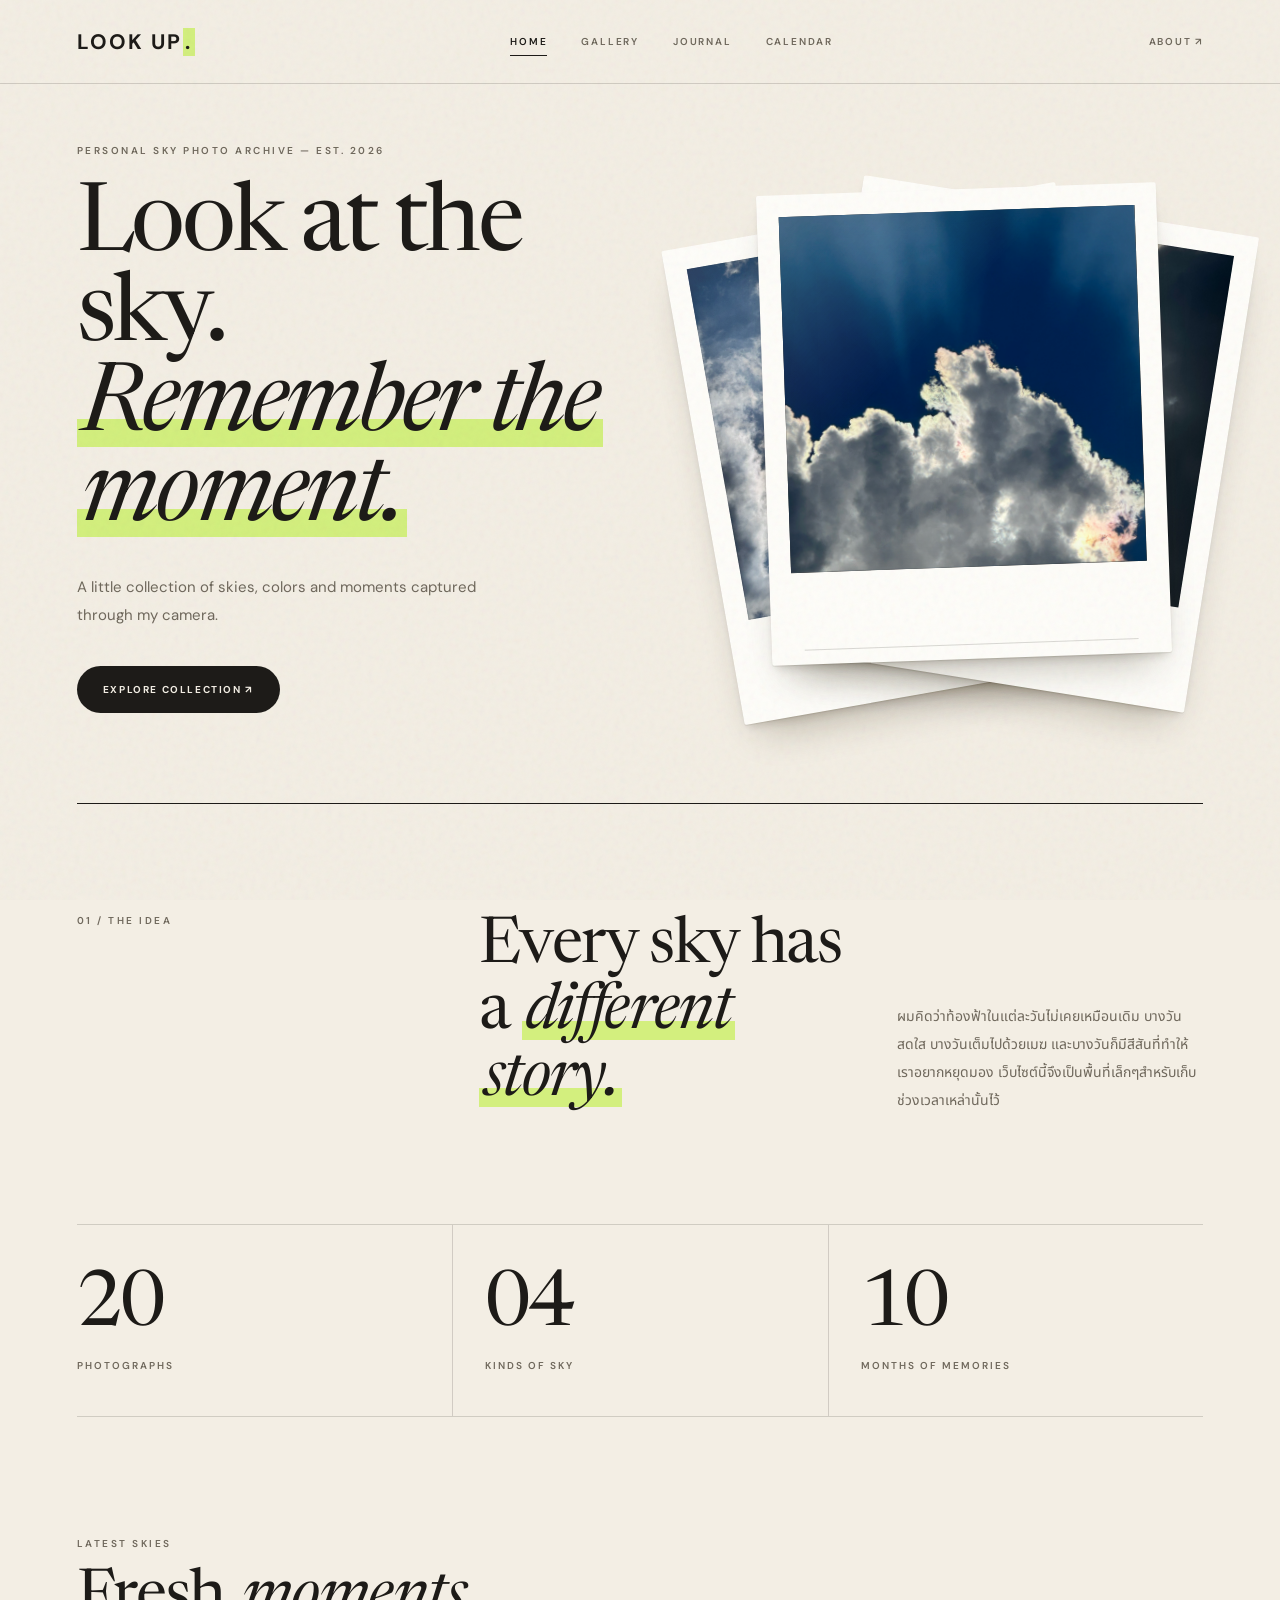
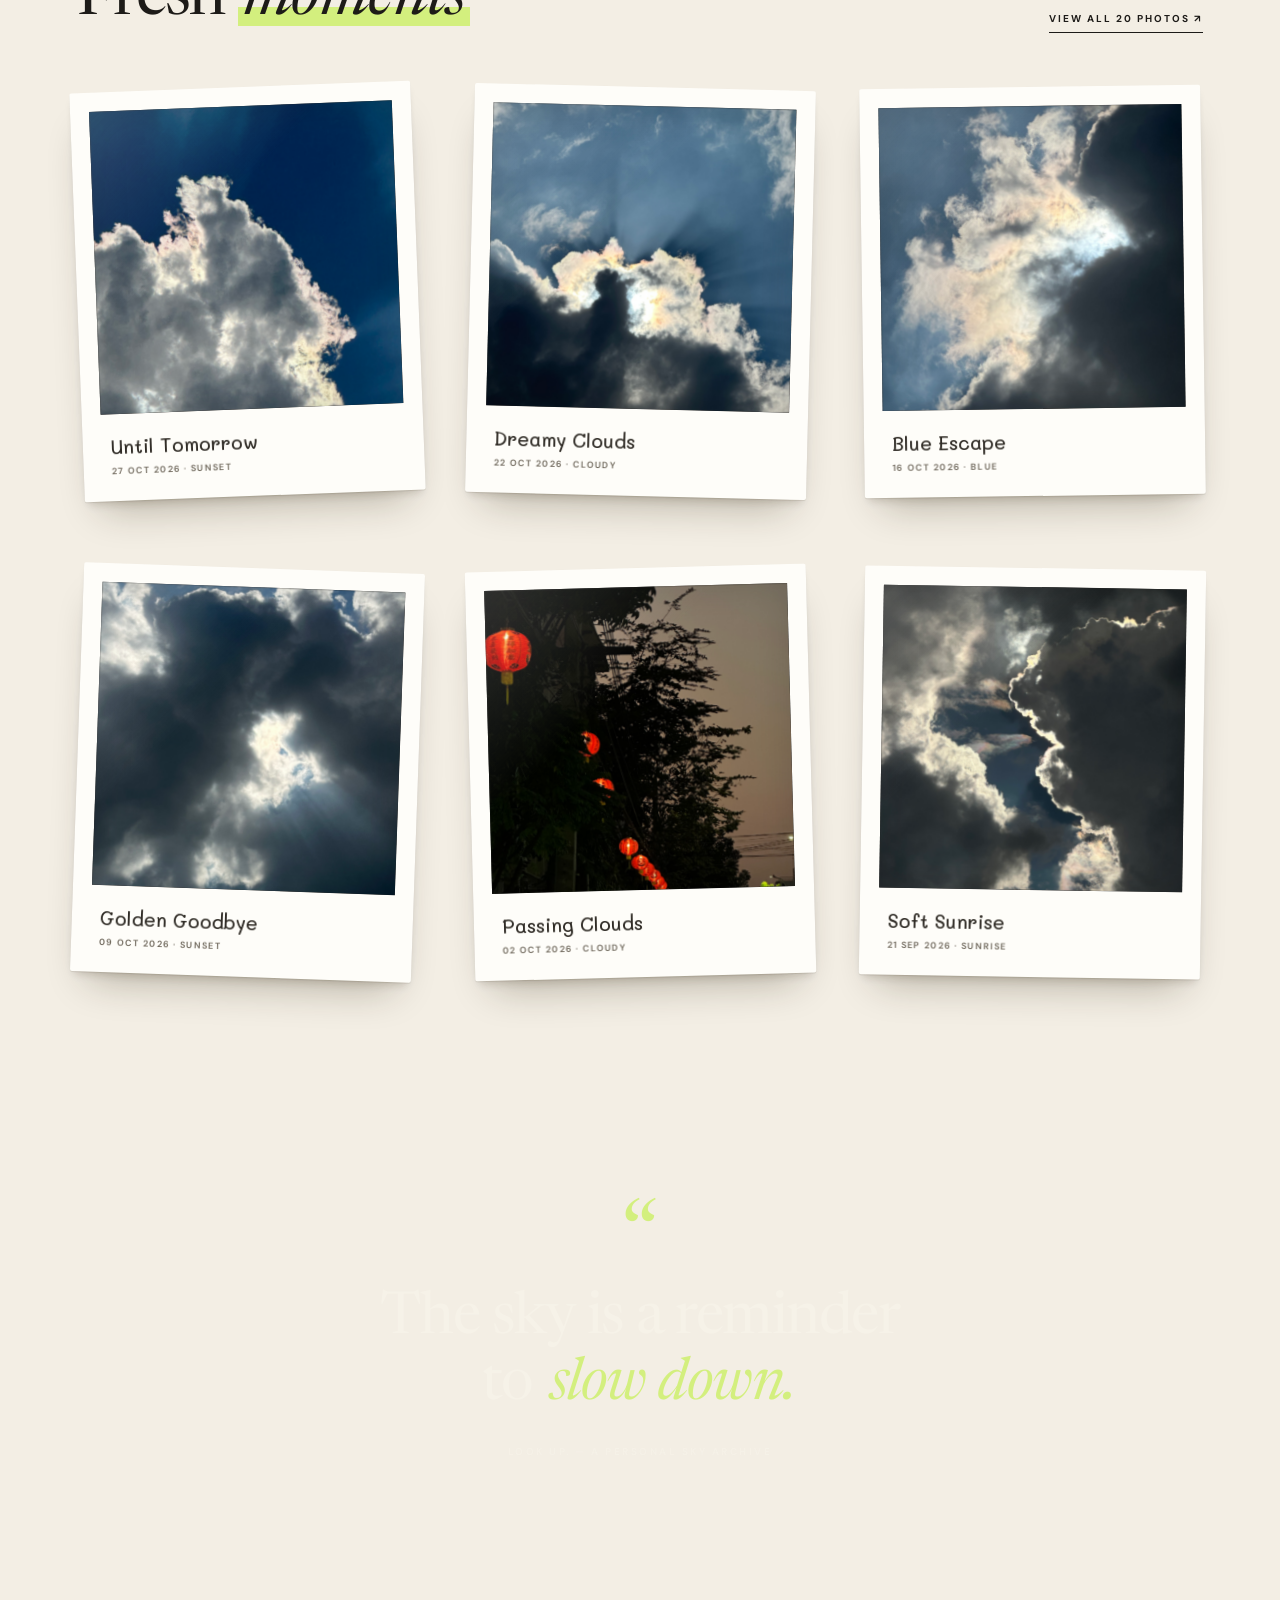
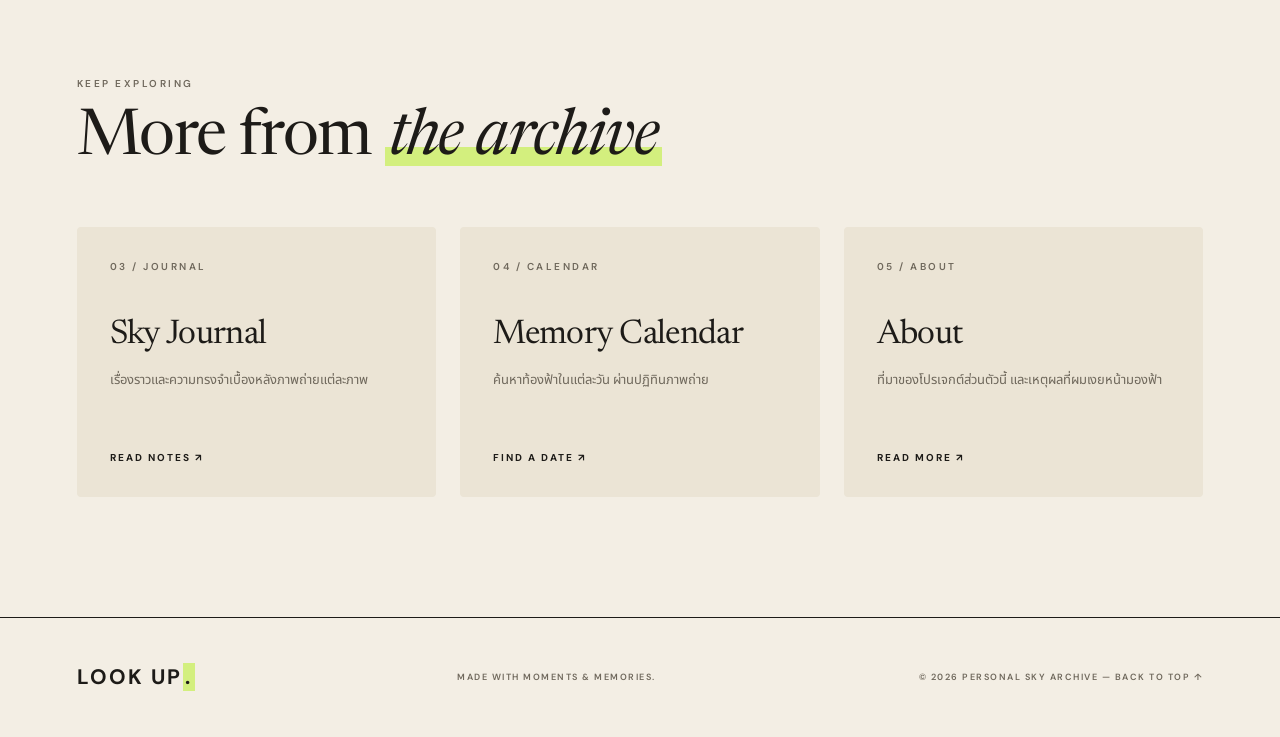
==== commit 4d95b2cd: "Add tayy" ====
--- a/index.html
+++ b/index.html
@@ -82,10 +82,10 @@
       <div class="intro-content">
         <h2>Every sky has<br>a <em>different story.</em></h2>
         <p>
-          ท้องฟ้าในแต่ละวันไม่เคยเหมือนเดิม
+          ผมคิดว่าท้องฟ้าในแต่ละวันไม่เคยเหมือนเดิม
           บางวันสดใส บางวันเต็มไปด้วยเมฆ
           และบางวันก็มีสีสันที่ทำให้เราอยากหยุดมอง
-          เว็บไซต์นี้จึงเป็นพื้นที่เล็ก ๆ สำหรับเก็บช่วงเวลาเหล่านั้นไว้
+          เว็บไซต์นี้จึงเป็นพื้นที่เล็กๆสำหรับเก็บช่วงเวลาเหล่านั้นไว้
         </p>
       </div>
     </section>
--- a/styles.css
+++ b/styles.css
@@ -1379,4 +1379,13 @@
   .slide-captions > span:first-child { opacity: 1; }
 
   .slide-progress i { transform: scaleX(1); }
-}+}
+/* COLLECTION PAGE (collection.html) — ใช้ .object-page เดิม แต่เป็นหน้าปกติ */
+.detail { --tint: #d9d2c2; min-height: 100vh; background: color-mix(in srgb, var(--tint) 58%, var(--paper)); }
+.detail[data-cat="sunrise"] { --tint: var(--tint-sunrise); }
+.detail[data-cat="sunset"]  { --tint: var(--tint-sunset); }
+.detail[data-cat="cloudy"]  { --tint: var(--tint-cloudy); }
+.detail[data-cat="blue"]    { --tint: var(--tint-blue); }
+.detail .object-stage  { animation: fadeUp .8s var(--ease) both; }
+.detail .object-info   { animation: fadeUp .8s .12s var(--ease) both; }
+.detail .lightbox-close { position: absolute; top: 96px; }
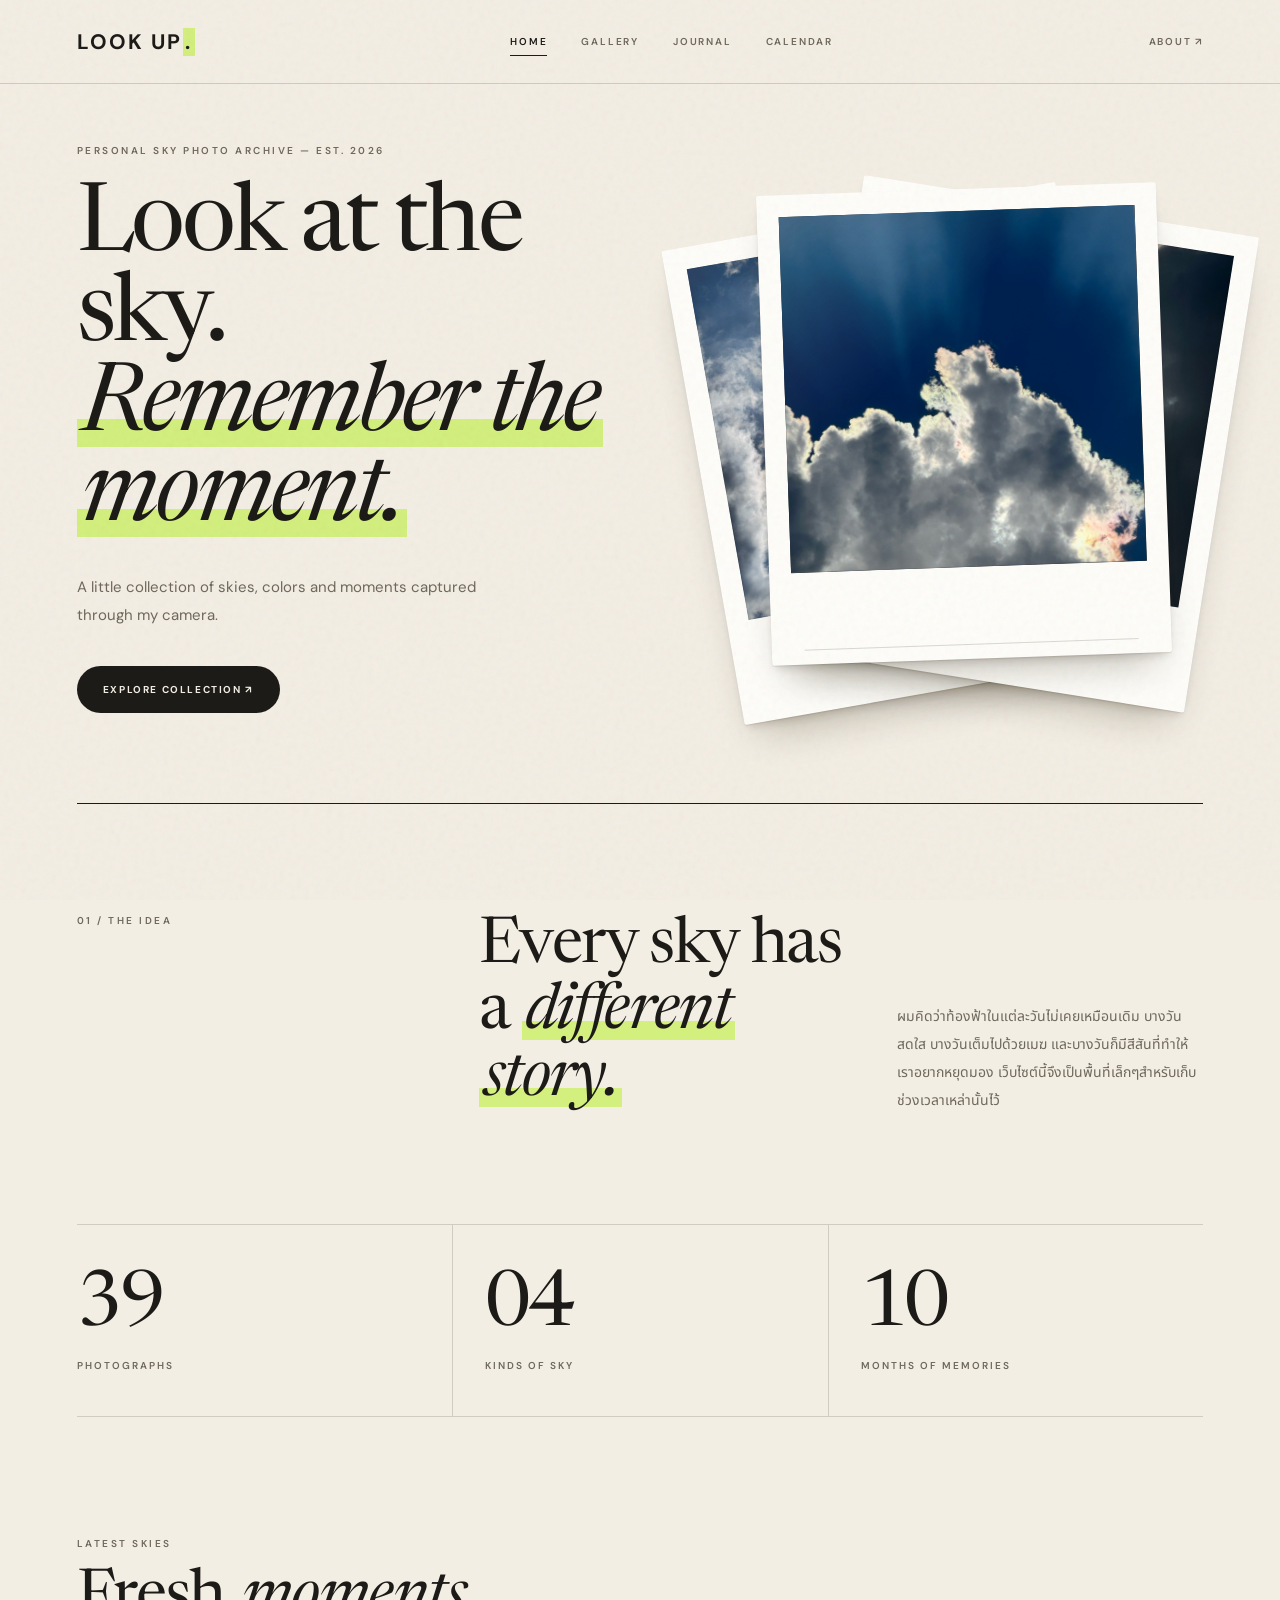
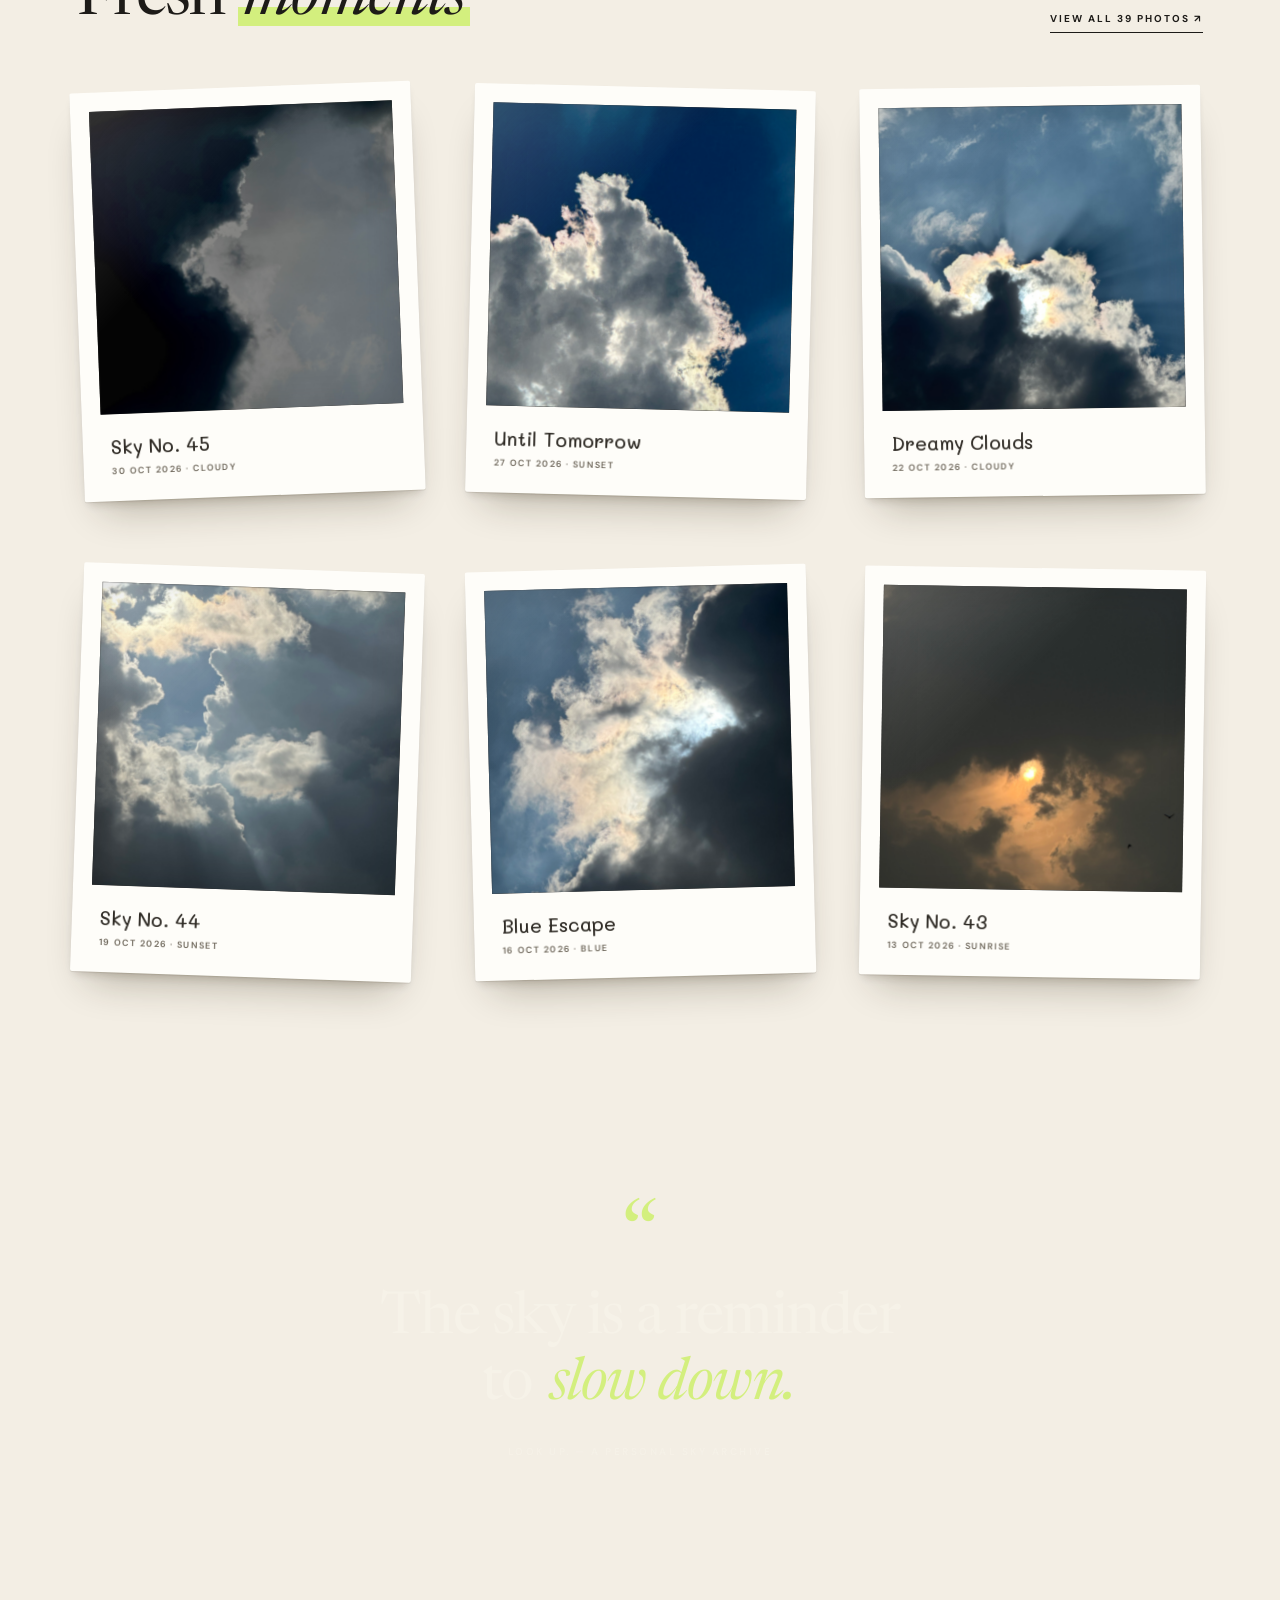
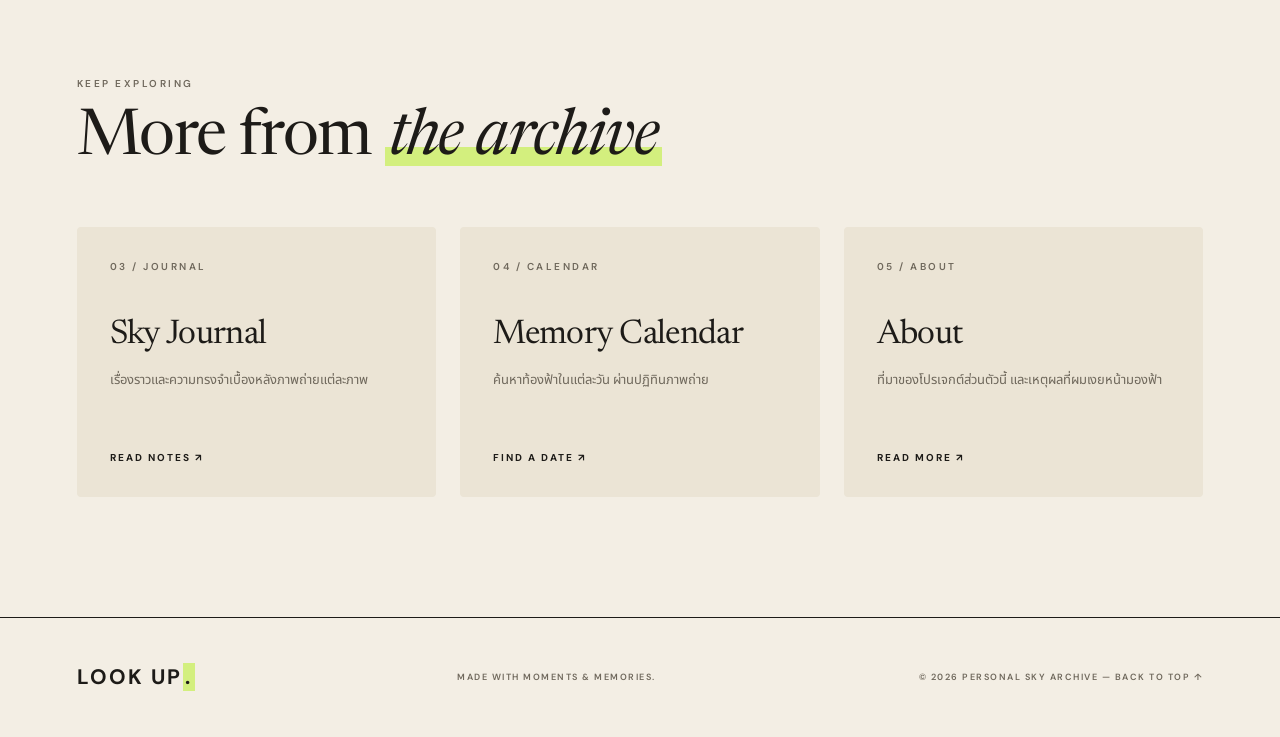
==== commit 1f53c439: "Add tayy" ====
--- a/index.html
+++ b/index.html
@@ -92,7 +92,7 @@
 
     <!-- STATS -->
     <section class="stats section-wrap reveal">
-      <div class="stat"><strong>20</strong><span>PHOTOGRAPHS</span></div>
+      <div class="stat"><strong>39</strong><span>PHOTOGRAPHS</span></div>
       <div class="stat"><strong>04</strong><span>KINDS OF SKY</span></div>
       <div class="stat"><strong>10</strong><span>MONTHS OF MEMORIES</span></div>
     </section>
@@ -104,33 +104,33 @@
           <div class="section-label">Latest skies</div>
           <h2>Fresh <em>moments</em></h2>
         </div>
-        <a class="text-link" href="gallery.html">VIEW ALL 20 PHOTOS ↗</a>
+        <a class="text-link" href="gallery.html">VIEW ALL 39 PHOTOS ↗</a>
       </div>
 
       <div class="gallery-grid">
-        <a class="photo-card polaroid" href="gallery.html#photo-20">
+        <a class="photo-card polaroid" href="gallery.html#photo-39">
+          <span class="polaroid-photo"><img src="images/sky-45.jpg" alt="Sky No. 45" loading="lazy"></span>
+          <span class="polaroid-caption"><strong>Sky No. 45</strong><small>30 OCT 2026 · CLOUDY</small></span>
+        </a>
+        <a class="photo-card polaroid" href="gallery.html#photo-38">
           <span class="polaroid-photo"><img src="images/sky-25.jpg" alt="Until Tomorrow" loading="lazy"></span>
           <span class="polaroid-caption"><strong>Until Tomorrow</strong><small>27 OCT 2026 · SUNSET</small></span>
         </a>
-        <a class="photo-card polaroid" href="gallery.html#photo-19">
+        <a class="photo-card polaroid" href="gallery.html#photo-37">
           <span class="polaroid-photo"><img src="images/sky-23.jpg" alt="Dreamy Clouds" loading="lazy"></span>
           <span class="polaroid-caption"><strong>Dreamy Clouds</strong><small>22 OCT 2026 · CLOUDY</small></span>
         </a>
-        <a class="photo-card polaroid" href="gallery.html#photo-18">
+        <a class="photo-card polaroid" href="gallery.html#photo-36">
+          <span class="polaroid-photo"><img src="images/sky-44.jpg" alt="Sky No. 44" loading="lazy"></span>
+          <span class="polaroid-caption"><strong>Sky No. 44</strong><small>19 OCT 2026 · SUNSET</small></span>
+        </a>
+        <a class="photo-card polaroid" href="gallery.html#photo-35">
           <span class="polaroid-photo"><img src="images/sky-22.jpg" alt="Blue Escape" loading="lazy"></span>
           <span class="polaroid-caption"><strong>Blue Escape</strong><small>16 OCT 2026 · BLUE</small></span>
         </a>
-        <a class="photo-card polaroid" href="gallery.html#photo-17">
-          <span class="polaroid-photo"><img src="images/sky-21.jpg" alt="Golden Goodbye" loading="lazy"></span>
-          <span class="polaroid-caption"><strong>Golden Goodbye</strong><small>09 OCT 2026 · SUNSET</small></span>
-        </a>
-        <a class="photo-card polaroid" href="gallery.html#photo-16">
-          <span class="polaroid-photo"><img src="images/sky-20.jpg" alt="Passing Clouds" loading="lazy"></span>
-          <span class="polaroid-caption"><strong>Passing Clouds</strong><small>02 OCT 2026 · CLOUDY</small></span>
-        </a>
-        <a class="photo-card polaroid" href="gallery.html#photo-15">
-          <span class="polaroid-photo"><img src="images/sky-19.jpg" alt="Soft Sunrise" loading="lazy"></span>
-          <span class="polaroid-caption"><strong>Soft Sunrise</strong><small>21 SEP 2026 · SUNRISE</small></span>
+        <a class="photo-card polaroid" href="gallery.html#photo-34">
+          <span class="polaroid-photo"><img src="images/sky-43.jpg" alt="Sky No. 43" loading="lazy"></span>
+          <span class="polaroid-caption"><strong>Sky No. 43</strong><small>13 OCT 2026 · SUNRISE</small></span>
         </a>
       </div>
     </section>
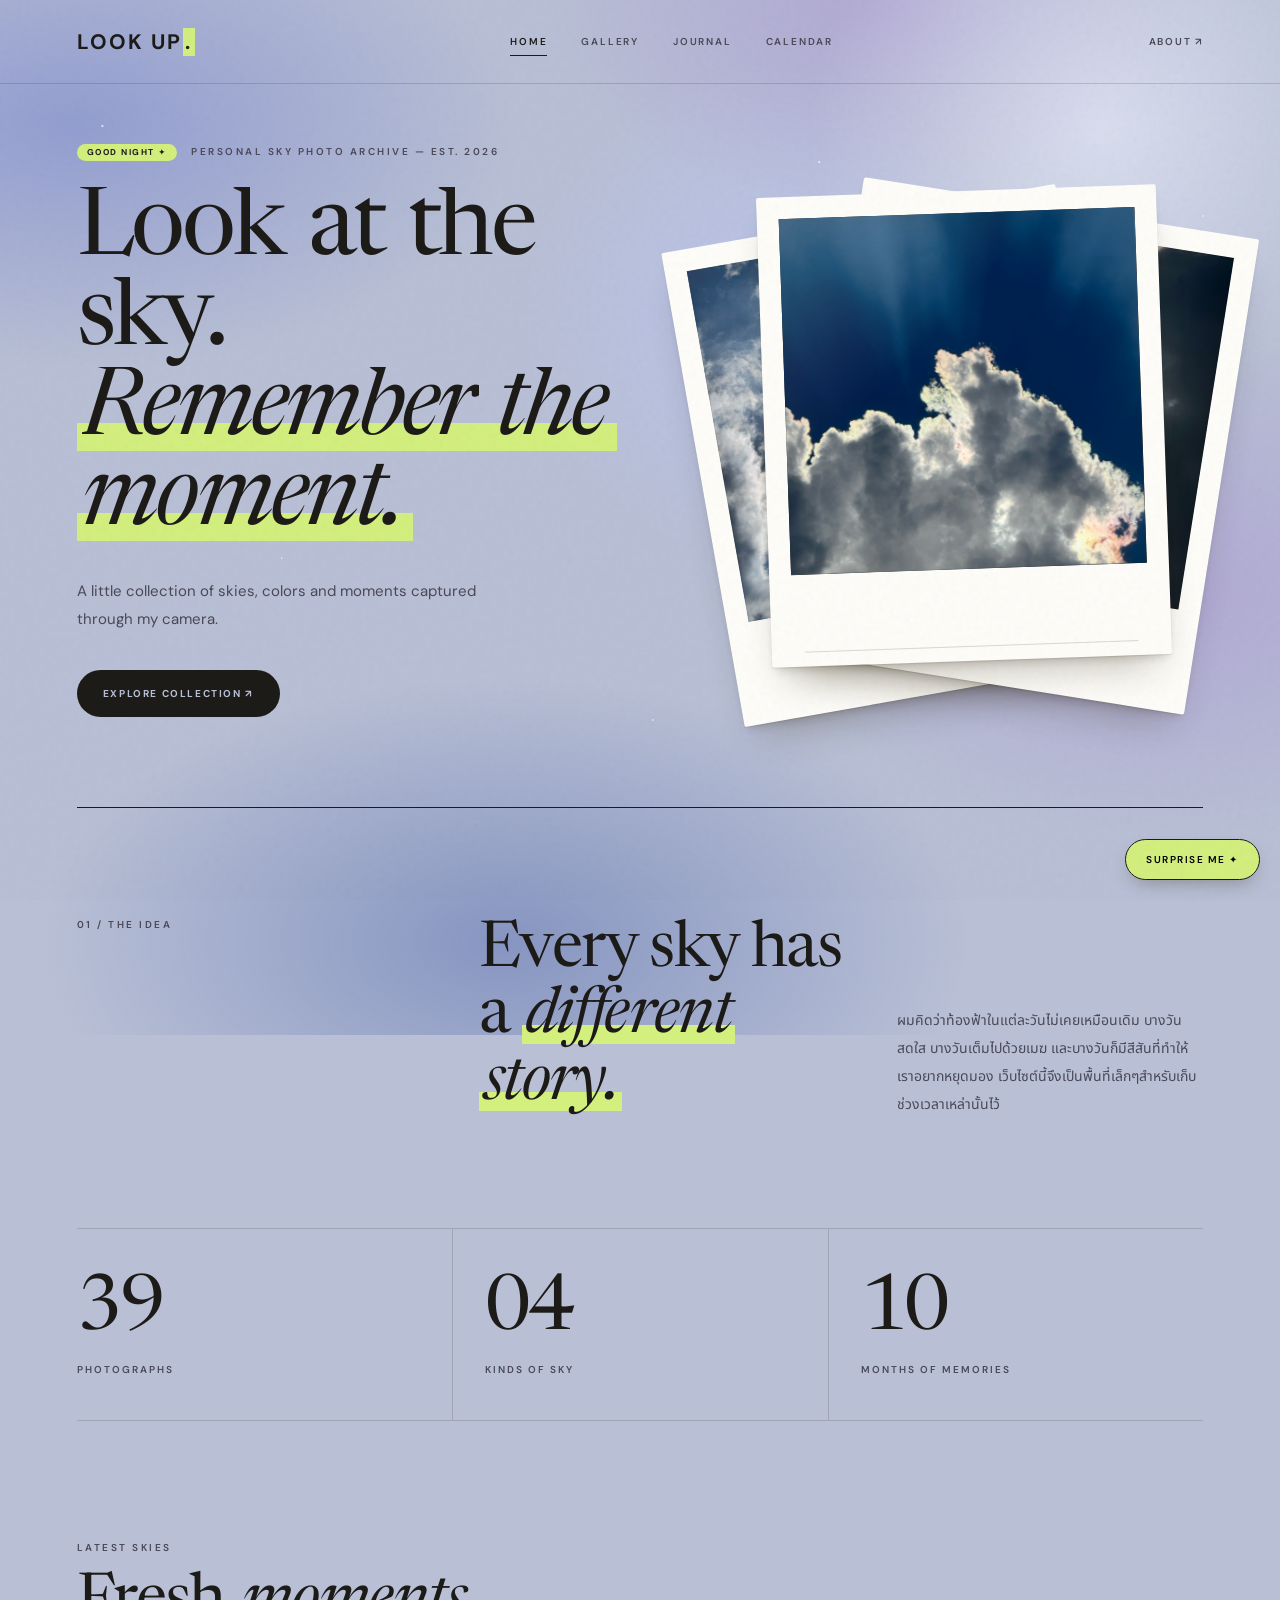
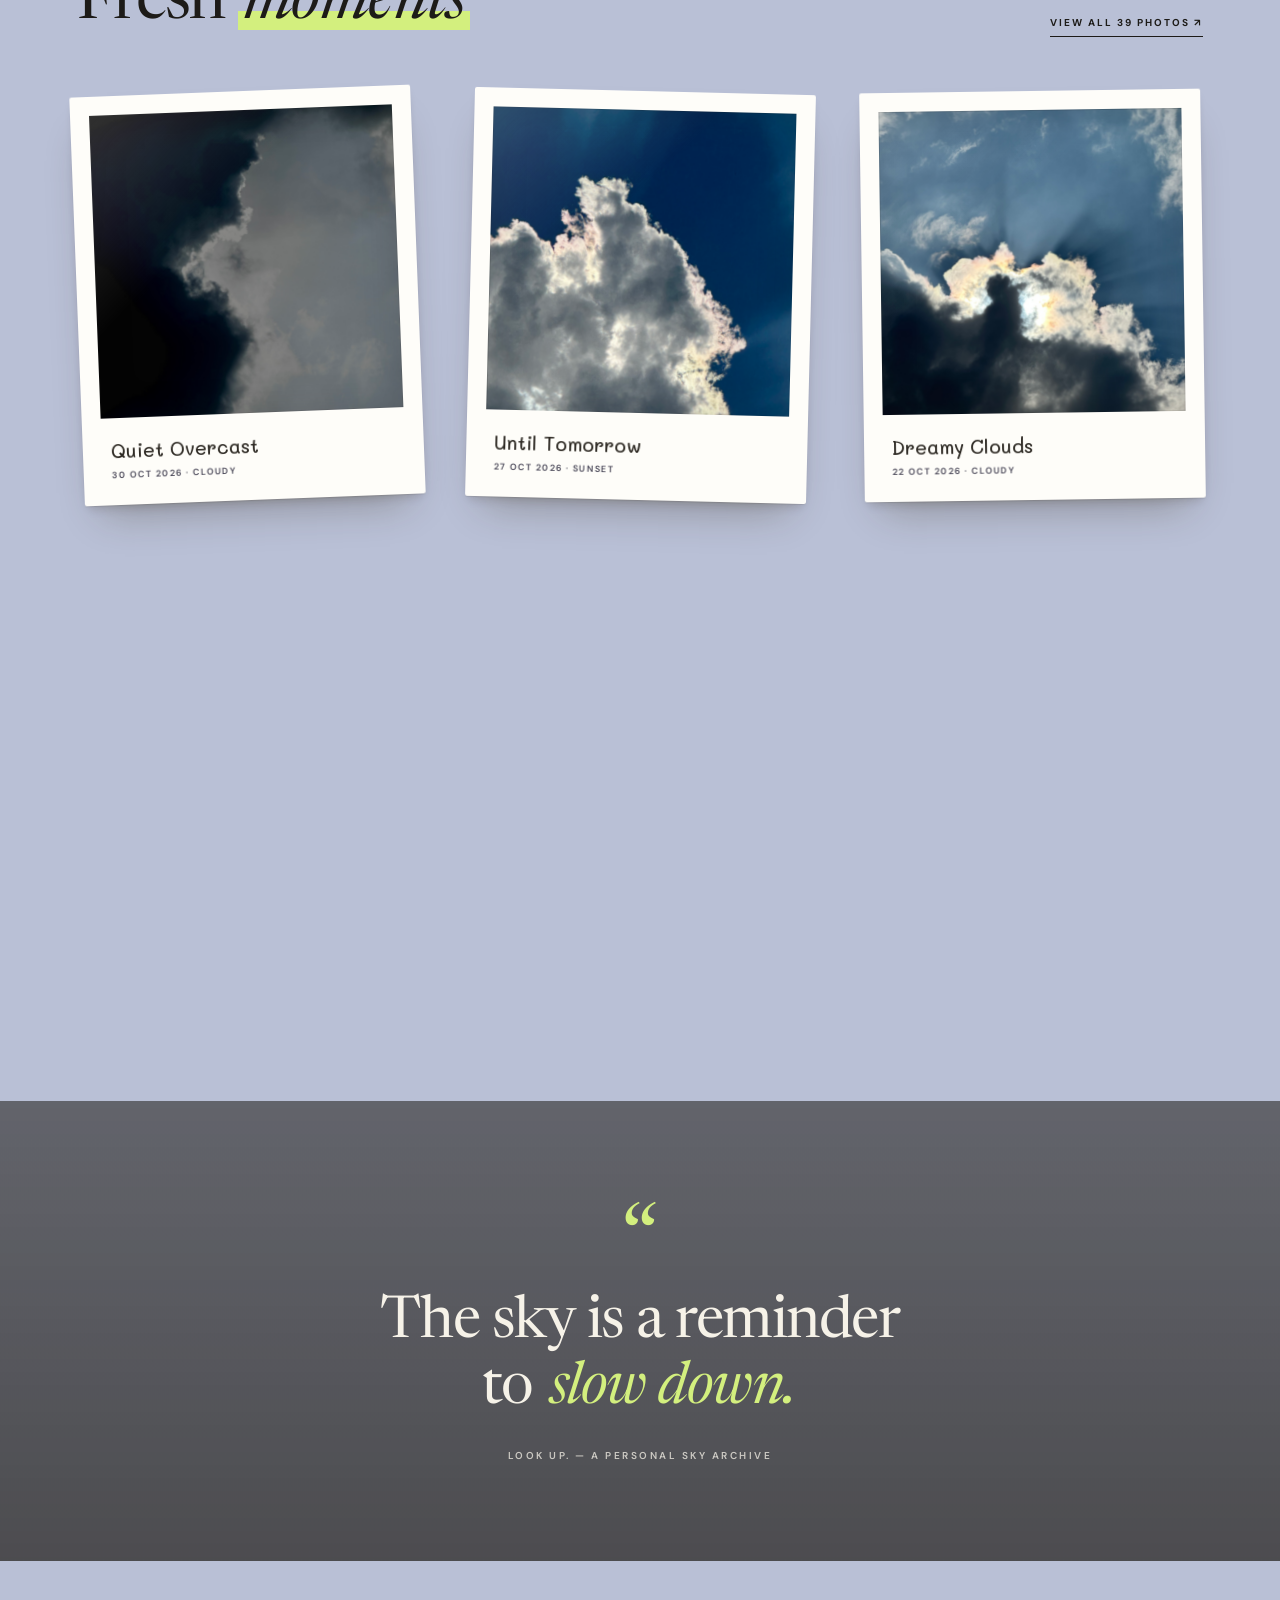
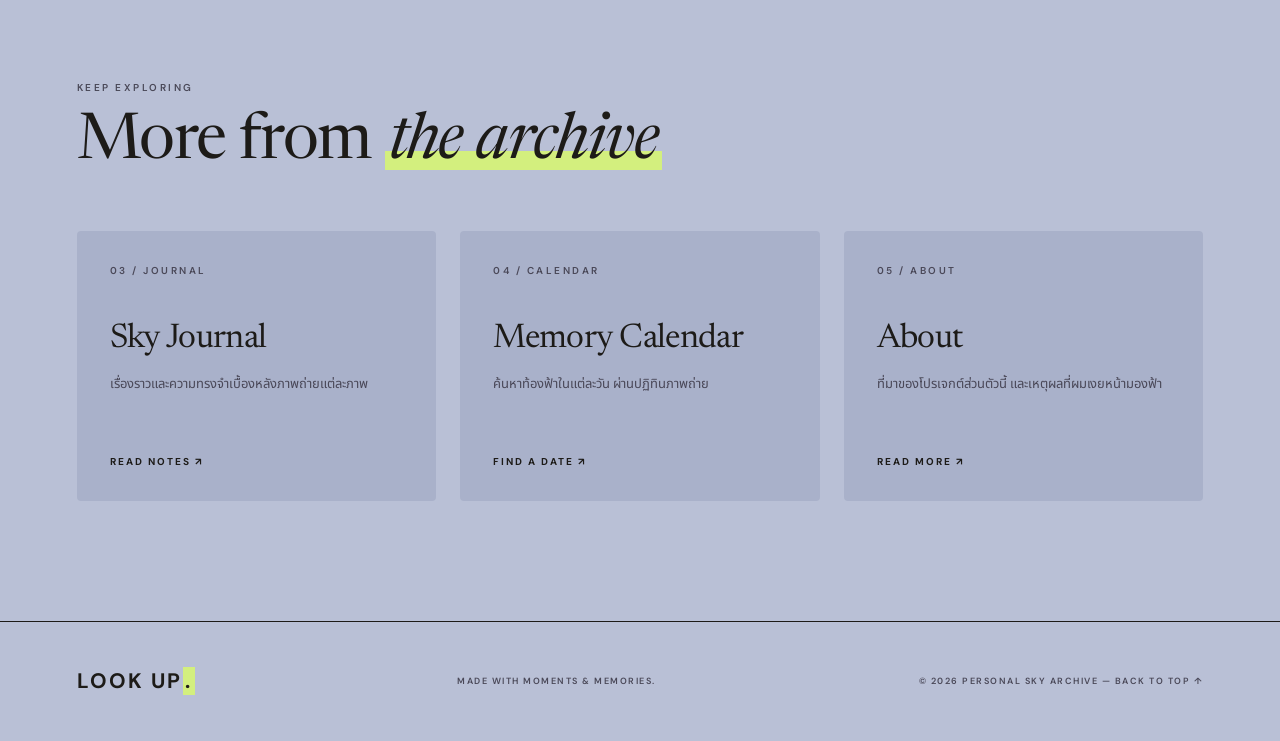
==== commit 285eedee: "Add tayy" ====
--- a/index.html
+++ b/index.html
@@ -4,10 +4,11 @@
   <meta charset="UTF-8">
   <meta name="viewport" content="width=device-width, initial-scale=1.0">
   <meta name="description" content="LOOK UP. A personal archive of sky photography.">
-  <title>LOOK UP. — Sky Photo Archive</title>
+  <title>Home | LOOK UP. — Personal Sky Archive</title>
+  <link rel="icon" href="data:image/svg+xml,%3Csvg xmlns=%27http://www.w3.org/2000/svg%27 viewBox=%270 0 100 100%27%3E%3Ctext y=%27.9em%27 font-size=%2790%27%3E%E2%98%81%EF%B8%8F%3C/text%3E%3C/svg%3E">
   <link rel="preconnect" href="https://fonts.googleapis.com">
   <link rel="preconnect" href="https://fonts.gstatic.com" crossorigin>
-  <link href="https://fonts.googleapis.com/css2?family=DM+Sans:wght@400;500;600;700&family=Mali:wght@400;500;600&family=Newsreader:ital,opsz,wght@0,6..72,400;0,6..72,500;1,6..72,400;1,6..72,500&family=Noto+Sans+Thai:wght@400;500;600&display=swap" rel="stylesheet">
+  <link href="https://fonts.googleapis.com/css2?family=DM+Sans:wght@400;500;600;700&family=Mali:wght@400;500;600&family=Newsreader:ital,opsz,wght@0,6..72,400;0,6..72,500;1,6..72,400;1,6..72,500&family=Noto+Sans+Thai:wght@400;500;600&family=Noto+Serif+Thai:wght@400;500&display=swap" rel="stylesheet">
   <link rel="stylesheet" href="styles.css">
 </head>
 
@@ -109,8 +110,8 @@
 
       <div class="gallery-grid">
         <a class="photo-card polaroid" href="gallery.html#photo-39">
-          <span class="polaroid-photo"><img src="images/sky-45.jpg" alt="Sky No. 45" loading="lazy"></span>
-          <span class="polaroid-caption"><strong>Sky No. 45</strong><small>30 OCT 2026 · CLOUDY</small></span>
+          <span class="polaroid-photo"><img src="images/sky-45.jpg" alt="Quiet Overcast" loading="lazy"></span>
+          <span class="polaroid-caption"><strong>Quiet Overcast</strong><small>30 OCT 2026 · CLOUDY</small></span>
         </a>
         <a class="photo-card polaroid" href="gallery.html#photo-38">
           <span class="polaroid-photo"><img src="images/sky-25.jpg" alt="Until Tomorrow" loading="lazy"></span>
@@ -121,16 +122,16 @@
           <span class="polaroid-caption"><strong>Dreamy Clouds</strong><small>22 OCT 2026 · CLOUDY</small></span>
         </a>
         <a class="photo-card polaroid" href="gallery.html#photo-36">
-          <span class="polaroid-photo"><img src="images/sky-44.jpg" alt="Sky No. 44" loading="lazy"></span>
-          <span class="polaroid-caption"><strong>Sky No. 44</strong><small>19 OCT 2026 · SUNSET</small></span>
+          <span class="polaroid-photo"><img src="images/sky-44.jpg" alt="Ember Sky" loading="lazy"></span>
+          <span class="polaroid-caption"><strong>Ember Sky</strong><small>19 OCT 2026 · SUNSET</small></span>
         </a>
         <a class="photo-card polaroid" href="gallery.html#photo-35">
           <span class="polaroid-photo"><img src="images/sky-22.jpg" alt="Blue Escape" loading="lazy"></span>
           <span class="polaroid-caption"><strong>Blue Escape</strong><small>16 OCT 2026 · BLUE</small></span>
         </a>
         <a class="photo-card polaroid" href="gallery.html#photo-34">
-          <span class="polaroid-photo"><img src="images/sky-43.jpg" alt="Sky No. 43" loading="lazy"></span>
-          <span class="polaroid-caption"><strong>Sky No. 43</strong><small>13 OCT 2026 · SUNRISE</small></span>
+          <span class="polaroid-photo"><img src="images/sky-43.jpg" alt="Pink Awakening" loading="lazy"></span>
+          <span class="polaroid-caption"><strong>Pink Awakening</strong><small>13 OCT 2026 · SUNRISE</small></span>
         </a>
       </div>
     </section>
@@ -182,5 +183,6 @@
     <p>MADE WITH MOMENTS &amp; MEMORIES.</p>
     <a class="to-top" href="#top">© 2026 PERSONAL SKY ARCHIVE — BACK TO TOP ↑</a>
   </footer>
+  <script src="script.js" defer></script>
 </body>
 </html>
--- a/styles.css
+++ b/styles.css
@@ -1388,4 +1388,223 @@
 .detail[data-cat="blue"]    { --tint: var(--tint-blue); }
 .detail .object-stage  { animation: fadeUp .8s var(--ease) both; }
 .detail .object-info   { animation: fadeUp .8s .12s var(--ease) both; }
-.detail .lightbox-close { position: absolute; top: 96px; }+.detail .lightbox-close { position: absolute; top: 96px; }
+/* =====================================================
+   EXTRAS: hover ขยาย / เวลาของวัน / Surprise me / ลูกศรข้าง / เคอร์เซอร์ดวงอาทิตย์
+   ===================================================== */
+
+/* 1) รูปขยาย (หยุดลอยมีอยู่แล้วที่ .hero-stage:hover) */
+.hero-main, .photo-card { transition-property: transform, box-shadow, scale; }
+.hero-stage:hover .hero-main { scale: 1.06; }
+.photo-card:hover, .photo-card:focus-visible { scale: 1.03; }
+
+/* 3) โทนพื้นหลังตามเวลา (ค่าเริ่มต้น = ช่วงกลางวัน) */
+body { transition: background-color 1s ease; }
+html[data-time="morning"] { --paper: #f8e9d4; --paper-2: #f2dcc0; }
+html[data-time="evening"] { --paper: #f1d6c3; --paper-2: #e9c4ab; }
+html[data-time="night"]   { --paper: #b9c0d6; --paper-2: #a9b1ca; --muted: #4a4858; }
+
+/* 2) ปุ่ม Surprise me */
+.surprise-btn {
+  position: fixed;
+  right: 20px;
+  bottom: 20px;
+  z-index: 90;
+  background: var(--lime);
+  box-shadow: 0 8px 20px -8px rgba(40, 30, 10, .4);
+  font-family: inherit;
+}
+
+/* 4) ลูกศรซ้าย–ขวาในหน้ารายละเอียด */
+.side-arrow {
+  position: fixed;
+  top: 50%;
+  translate: 0 -50%;
+  z-index: 4;
+  width: 48px;
+  height: 48px;
+  display: grid;
+  place-items: center;
+  border: 1px solid var(--ink);
+  border-radius: 50%;
+  font-size: 26px;
+  line-height: 1;
+  background: rgba(255, 255, 255, .3);
+  transition: background .3s, color .3s;
+}
+.side-arrow:hover { background: var(--ink); color: var(--paper); }
+.side-arrow.left { left: 16px; }
+.side-arrow.right { right: 16px; }
+@media (max-width: 960px) { .side-arrow { top: auto; bottom: 20px; translate: none; } .side-arrow.left { left: 16px; } .side-arrow.right { left: 72px; right: auto; } }
+
+/* =====================================================
+   EXTRAS 2: progress bar / reveal / marquee / ทักทาย / เมฆลอย / parallax
+   ===================================================== */
+.scroll-progress {
+  position: fixed; top: 0; left: 0; height: 3px; width: 0;
+  z-index: 1000; pointer-events: none;
+  background: linear-gradient(90deg, var(--lime), #f6c453, #e8963a);
+}
+
+.hero-main { transition-property: transform, box-shadow, scale, translate; }
+.hero-stage .back { transition: translate .45s ease-out; }
+
+.greet {
+  display: inline-block; margin-right: 10px; padding: 3px 10px;
+  border-radius: 999px; background: var(--lime); color: var(--ink);
+  font-size: .85em; font-weight: 700; letter-spacing: 1.5px;
+}
+
+@keyframes cardIn { from { opacity: 0; translate: 0 36px; } to { opacity: 1; translate: 0 0; } }
+@keyframes skyDrift {
+  from { transform: translate3d(-4%, -2%, 0); }
+  to   { transform: translate3d(4%, 3%, 0); }
+}
+
+@media (prefers-reduced-motion: no-preference) {
+  /* เมฆจาง ๆ ลอยอยู่หลังเนื้อหา */
+  html::before {
+    content: ""; position: fixed; inset: -10%; z-index: -1; pointer-events: none;
+    background:
+      radial-gradient(34% 26% at 18% 22%, rgba(255, 255, 255, .6), transparent 70%),
+      radial-gradient(30% 24% at 78% 58%, rgba(255, 214, 170, .35), transparent 70%),
+      radial-gradient(38% 28% at 40% 90%, rgba(255, 255, 255, .45), transparent 70%);
+    animation: skyDrift 38s ease-in-out infinite alternate;
+  }
+  .js .photo-card:not(.in) { opacity: 0; }
+  .photo-card.in { animation: cardIn .8s var(--ease) both; animation-delay: calc(var(--i, 0) * 90ms); }
+  }
+
+/* =====================================================
+   EXTRAS 3: ความนุ่มของแอนิเมชัน + ลูกเล่นเพิ่ม
+   ===================================================== */
+:root { --ease-out: cubic-bezier(.16, 1, .3, 1); }
+
+/* ปุ่มแม่เหล็ก: translate ลื่น ๆ */
+.primary-btn { transition: background .3s, color .3s, transform .4s var(--ease), translate .45s var(--ease-out); }
+.pill { transition: background .3s, color .3s, translate .45s var(--ease-out); }
+
+/* การ์ดเอียง 3D */
+.gallery-grid { perspective: 1400px; }
+.photo-card {
+  transition: transform .8s var(--ease), box-shadow .8s var(--ease), scale .6s var(--ease-out), rotate .4s var(--ease-out);
+  will-change: transform;
+}
+
+/* พื้นหลังคำคมสำหรับ parallax */
+.quote-section { overflow: hidden; }
+.quote-bg { scale: 1.15; will-change: translate; }
+
+/* ชื่อหน้าใหญ่โผล่ทีละคำ */
+.word { display: inline-block; overflow: hidden; vertical-align: bottom; padding: 0 .06em .14em 0; margin-bottom: -.14em; }
+.word > span { display: inline-block; }
+
+/* เปลี่ยนหน้าแบบ cross-fade (เบราว์เซอร์ที่รองรับ) */
+@view-transition { navigation: auto; }
+.navbar { view-transition-name: site-nav; }
+::view-transition-group(root) { animation-duration: .55s; animation-timing-function: var(--ease-out); }
+
+@keyframes wordUp { from { translate: 0 110%; opacity: 0; } to { translate: 0 0; opacity: 1; } }
+@keyframes twinkle { from { opacity: .35; } to { opacity: 1; } }
+
+@media (prefers-reduced-motion: no-preference) {
+  .hero-content { animation: fadeUp 1.2s var(--ease-out) both; }
+  .word > span { animation: wordUp 1s var(--ease-out) both; animation-delay: calc(var(--w, 0) * 75ms + 120ms); }
+  .photo-card.in { animation-duration: 1s; animation-timing-function: var(--ease-out); }
+
+  /* กลางคืน: ดาวระยิบระยับ */
+  html[data-time="night"]::after {
+    content: ""; position: fixed; inset: 0; z-index: -1; pointer-events: none;
+    background-image:
+      radial-gradient(1.6px 1.6px at 8% 14%, #fff, transparent),
+      radial-gradient(1.2px 1.2px at 22% 62%, #fff, transparent),
+      radial-gradient(1.8px 1.8px at 37% 28%, #fff, transparent),
+      radial-gradient(1.2px 1.2px at 51% 80%, #fff, transparent),
+      radial-gradient(1.6px 1.6px at 64% 18%, #fff, transparent),
+      radial-gradient(1.4px 1.4px at 76% 46%, #fff, transparent),
+      radial-gradient(1.8px 1.8px at 88% 72%, #fff, transparent),
+      radial-gradient(1.2px 1.2px at 94% 24%, #fff, transparent);
+    animation: twinkle 3.5s ease-in-out infinite alternate;
+  }
+}
+
+/* =====================================================
+   EXTRAS 4: พื้นหลังมีชีวิต + hover ที่นุ่มขึ้น
+   ===================================================== */
+
+/* สีพื้นหลังตามช่วงเวลา (ค่าเริ่มต้น = กลางวัน) */
+html {
+  --b1: rgba(255, 255, 255, .75); --b2: rgba(176, 208, 240, .45); --b3: rgba(255, 214, 170, .42);
+  --orb: rgba(255, 236, 170, .7);  --glow: rgba(255, 255, 255, .5); --bokeh: rgba(255, 255, 255, .85);
+}
+html[data-time="morning"] {
+  --b1: rgba(255, 226, 190, .85); --b2: rgba(255, 186, 170, .45); --b3: rgba(196, 224, 250, .45);
+  --orb: rgba(255, 208, 140, .8);  --glow: rgba(255, 240, 200, .55); --bokeh: rgba(255, 232, 180, .9);
+}
+html[data-time="evening"] {
+  --b1: rgba(255, 168, 128, .5);  --b2: rgba(222, 150, 192, .45); --b3: rgba(255, 214, 150, .5);
+  --orb: rgba(255, 140, 100, .6); --glow: rgba(255, 200, 160, .5); --bokeh: rgba(255, 190, 150, .85);
+}
+html[data-time="night"] {
+  --b1: rgba(110, 124, 204, .5);  --b2: rgba(168, 138, 210, .42); --b3: rgba(84, 106, 172, .5);
+  --orb: rgba(238, 242, 255, .6); --glow: rgba(190, 200, 255, .45); --bokeh: rgba(214, 224, 255, .85);
+}
+
+@keyframes meshDrift {
+  0%   { transform: translate3d(-3%, -2%, 0) rotate(0deg) scale(1); }
+  50%  { transform: translate3d(3%, 2%, 0) rotate(3deg) scale(1.06); }
+  100% { transform: translate3d(-2%, 3%, 0) rotate(-2deg) scale(1.02); }
+}
+@keyframes orbBreath {
+  from { transform: scale(.94); opacity: .75; }
+  to   { transform: scale(1.08); opacity: 1; }
+}
+@keyframes bokehRise {
+  0%   { transform: translate3d(0, 0, 0); opacity: 0; }
+  15%  { opacity: .8; }
+  85%  { opacity: .8; }
+  100% { transform: translate3d(36px, -118vh, 0); opacity: 0; }
+}
+
+.bokeh { position: fixed; inset: 0; z-index: -1; pointer-events: none; overflow: hidden; }
+.bokeh span {
+  position: absolute; bottom: -90px; border-radius: 50%;
+  background: radial-gradient(circle at 35% 35%, var(--bokeh), transparent 70%);
+  animation: bokehRise linear infinite;
+}
+.bg-glow {
+  position: fixed; top: 0; left: 0; width: 560px; height: 560px; margin: -280px 0 0 -280px;
+  border-radius: 50%; z-index: -1; pointer-events: none;
+  background: radial-gradient(circle, var(--glow), transparent 65%);
+}
+
+@media (prefers-reduced-motion: no-preference) {
+  /* แสงสีไล่เฉด 3 ก้อน ลอยช้า ๆ */
+  html::before {
+    inset: -15%;
+    background:
+      radial-gradient(38% 30% at 16% 22%, var(--b1), transparent 70%),
+      radial-gradient(34% 30% at 82% 62%, var(--b2), transparent 70%),
+      radial-gradient(40% 32% at 42% 92%, var(--b3), transparent 70%),
+      radial-gradient(28% 24% at 64% 12%, var(--b2), transparent 70%);
+    animation: meshDrift 46s ease-in-out infinite alternate;
+  }
+  /* ดวงอาทิตย์/ดวงจันทร์เรืองแสงมุมขวาบน หายใจช้า ๆ */
+  body::before {
+    content: ""; position: fixed; top: -14vmax; right: -10vmax;
+    width: 48vmax; height: 48vmax; border-radius: 50%; z-index: -1; pointer-events: none;
+    background: radial-gradient(circle, var(--orb) 0%, transparent 68%);
+    animation: orbBreath 14s ease-in-out infinite alternate;
+  }
+}
+
+/* hover ของการ์ดรูป: ไม่ยกขึ้น (กันสั่นที่ขอบ) ใช้ขยายนุ่ม ๆ จังหวะเดียวกันทั้งหมด */
+.photo-card {
+  transition: transform .7s var(--ease-out), box-shadow .7s var(--ease-out), scale .7s var(--ease-out);
+}
+.photo-card:hover, .photo-card:focus-visible {
+  transform: rotate(0deg) translateY(0);
+  scale: 1.04;
+}
+.hero-main { transition: transform .8s var(--ease-out), box-shadow .8s var(--ease-out), scale .8s var(--ease-out), translate .2s linear; }
+.hero-stage:hover .hero-main { scale: 1.045; }
